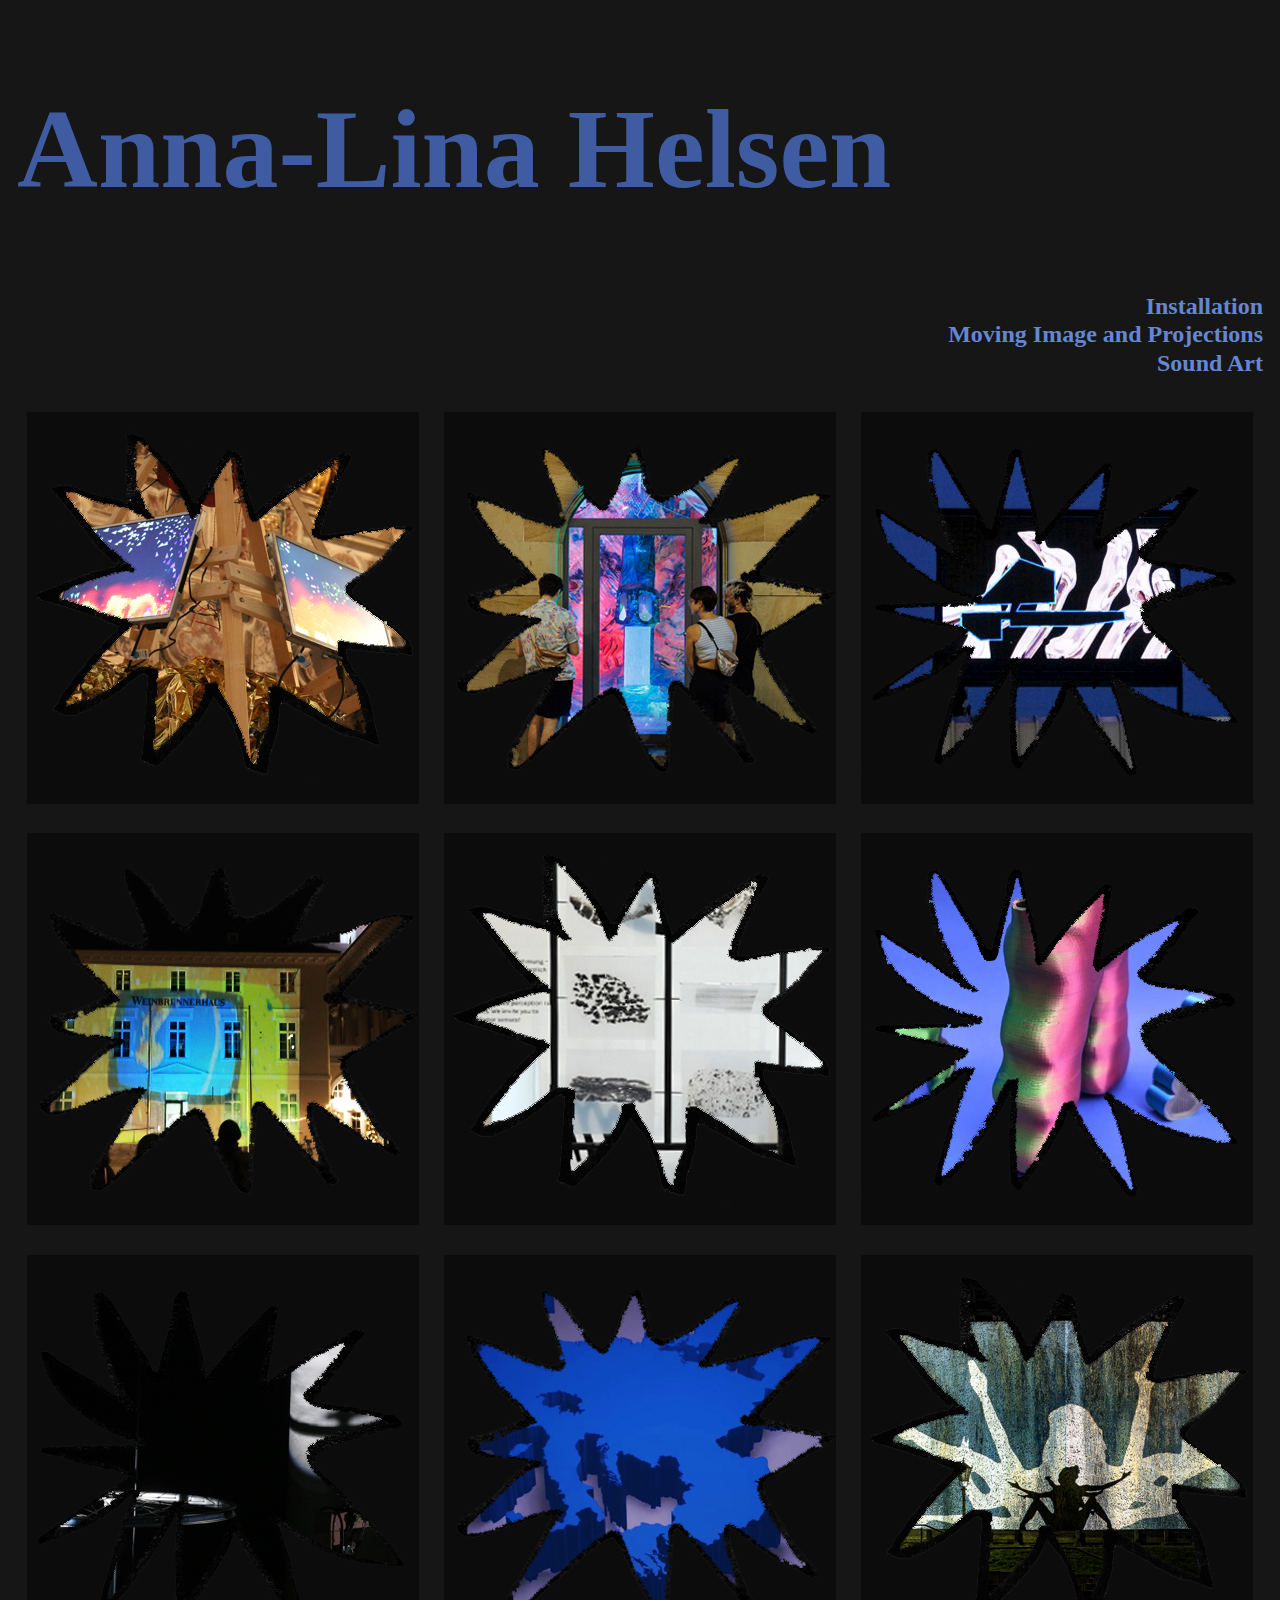
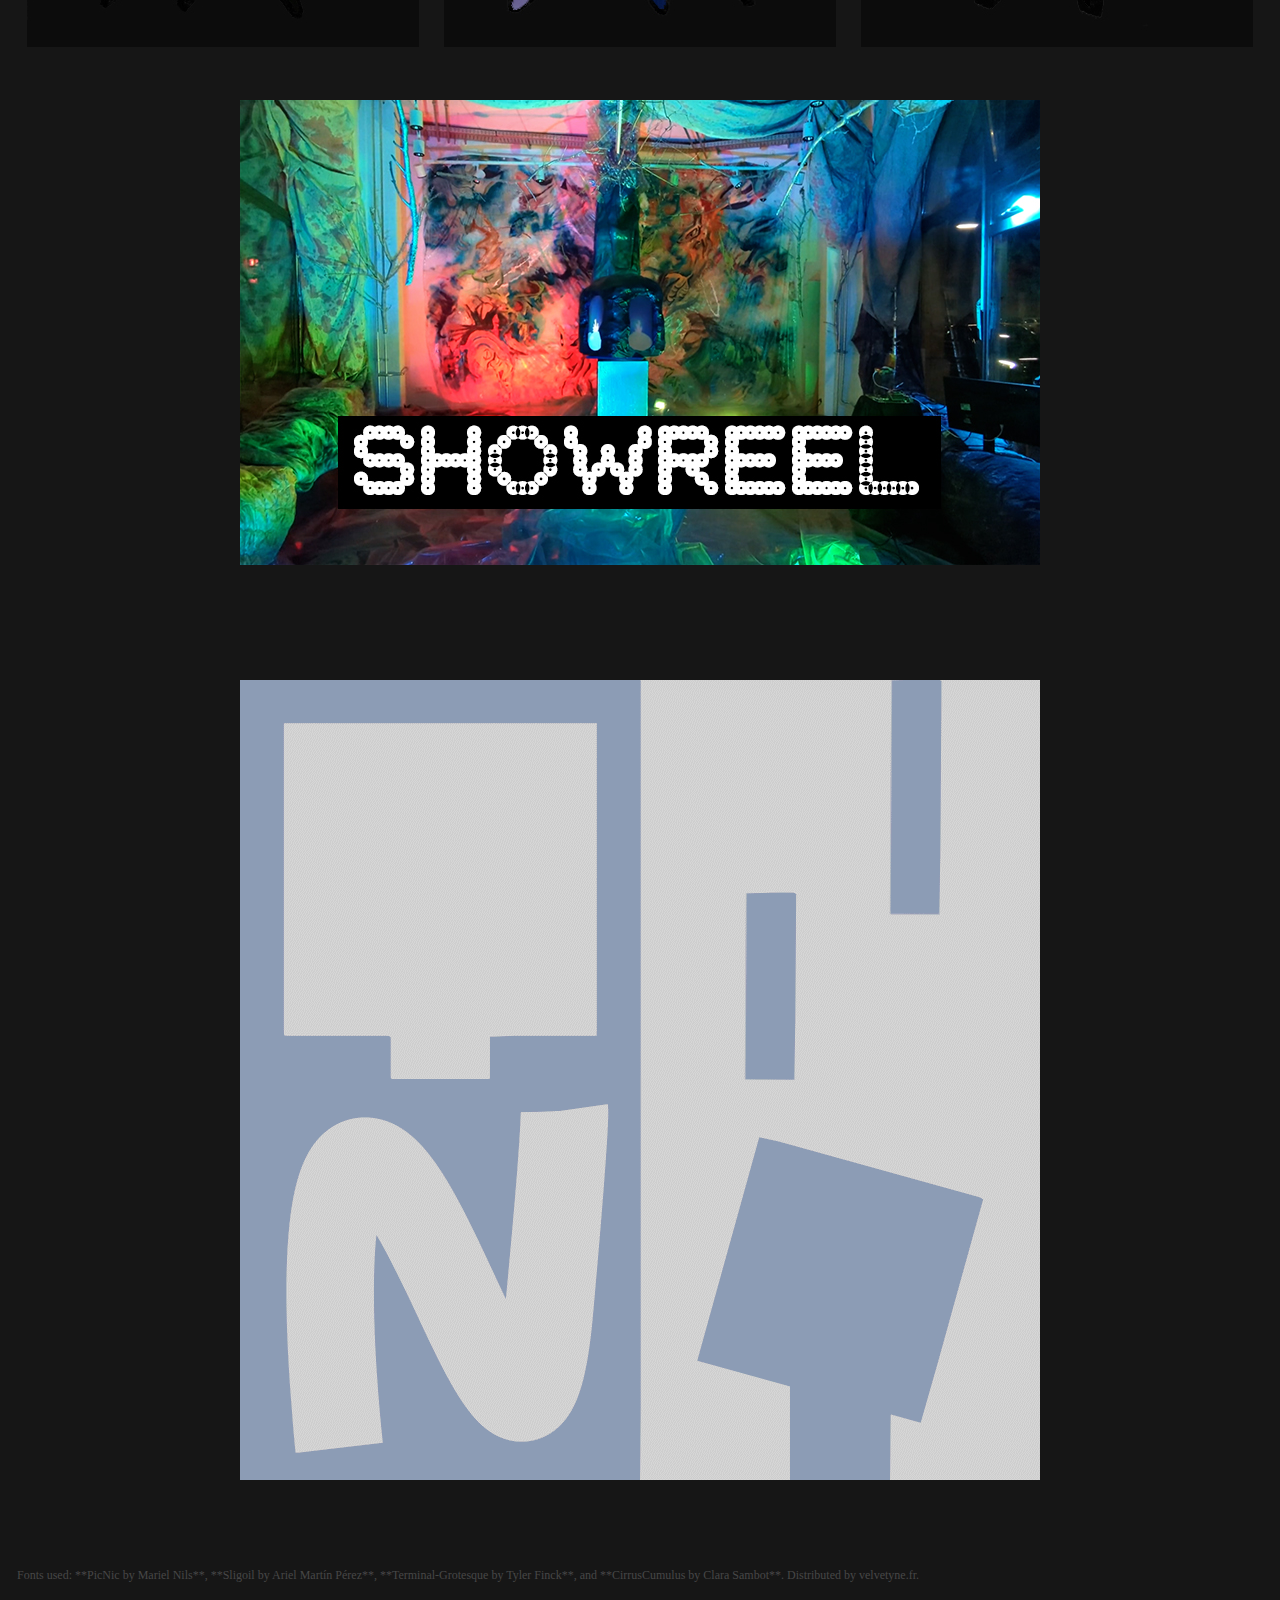
==== index.html @ 02373fc9 "Experimenting with gif" ====
<!DOCTYPE html>

<html lang="en-US">
  <head>
    <meta charset="utf-8">
    <meta name="viewport" content="width=device-width">
    <title>&#127804;Helsen&#127804;</title>
    <link rel="stylesheet" href="style.css" />
    <style>
        @font-face {
            font-family: "PicNic";
                src: url(webfonts/PicNic.woff2) format('woff2'),
                    url(webfonts/PicNic.woff) format('woff');
        
            font-family: "cirruscumulus-webfont";
                src: url(cirruscumulus-webfont.woff2) format('woff2'),
                    url(cirruscumulus-webfont.woff) format('woff');
        
            font-family: "Sligoil";
                src: url(Sligoil-Micro.woff2) format('woff2'),
                    url(Sligoil-Micro.woff) format('woff');
        
            font-family: "Terminal-Grotesque";
                src: url(webfonts/terminal-grotesque-webfont.eot) format('eot'),
                    url(webfonts/terminal-grotesque-webfont.woff2) format('woff2'),
                    url(webfonts/terminal-grotesque-webfont.woff) format('woff');
        }
    </style>
  </head>

<body>

    <header>
        <div id="websiteTitle">
            <h1>Anna-Lina Helsen</h1>
        </div>

        <!-- <div id="subcaption">
            <h3>Multimedia Maker</h3>
        </div> -->

        <div id="navigation">
            <h2>
                <ul>
                    <li>Installation</li>
                    <li>Moving Image and Projections</li>
                    <li>Sound Art</li>
                </ul>
            </h2>
        </div>
    </header>

    <div class="container">

        <div id="A1">
            <a href="https://www.e-flux.com/announcements/430017/liquid-cosmos-at-the-lithuanian-space-agency/" alt="a link to the e-flux article about the exhibition Liquid Cosmos at the Venice Biennale in 2021.">
                <img src='images/thumbnails-392x392/Encounter-star.jpg' onmouseover="this.src='images/thumbnails-392x392/Encounter-plain.jpg';" onmouseout="this.src='images/thumbnails-392x392/Encounter-star.jpg';"/>
            </a>
        </div>

        <div id="A2">
            <a href="https://www.cityofmediaarts.de/de/werke/between-dreams-and-reality-2024/" alt="a link to the e-flux article about the exhibition Liquid Cosmos at the Venice Biennale in 2021.">
                <img src='images/thumbnails-392x392/BDAR-star.jpg' onmouseover="this.src='images/thumbnails-392x392/BDAR-plain.jpg';" onmouseout="this.src='images/thumbnails-392x392/BDAR-star.jpg';"/>
            </a>
        </div>

        <div id="A3">
            <a href="https://resonatingmechanisms.cargo.site/" alt="a link to the e-flux article about the exhibition Liquid Cosmos at the Venice Biennale in 2021.">
                <img src='images/thumbnails-392x392/Operator-star.jpg' onmouseover="this.src='images/thumbnails-392x392/Operator-plain.jpg';" onmouseout="this.src='images/thumbnails-392x392/Operator-star.jpg';"/>
            </a>
        </div>

        <div id="B1">
            <a href="https://GO PUBLIC" alt="GO PUBLIC">
                <img src='images/thumbnails-392x392/Floating-star.jpg' onmouseover="this.src='images/thumbnails-392x392/Floating-plain.jpg';" onmouseout="this.src='images/thumbnails-392x392/Floating-star.jpg';"/>
            </a>
        </div>
     
        <div id="B2">
            <a href="https://SONOS" alt="SONOS">
                <img src='images/thumbnails-392x392/Sonos-star.jpg' onmouseover="this.src='images/thumbnails-392x392/Sonos-plain.jpg';" onmouseout="this.src='images/thumbnails-392x392/Sonos-star.jpg';"/>
            </a>
        </div>

        <div id="B3">
            <a href="hmm none" alt="ROSEWOOD CHAFER">
                <img src='images/thumbnails-392x392/Jug-star.jpg' onmouseover="this.src='images/thumbnails-392x392/Jug-plain.jpg';" onmouseout="this.src='images/thumbnails-392x392/Jug-star.jpg';"/>
            </a>
        </div>

        <div id="C1">
            <a href="https://resonatingmechanisms.cargo.site/" alt="a link to the e-flux article about the exhibition Liquid Cosmos at the Venice Biennale in 2021.">
                <img src='images/thumbnails-392x392/Mechanisms-star.jpg' onmouseover="this.src='images/thumbnails-392x392/Mechanisms-plain.jpg';" onmouseout="this.src='images/thumbnails-392x392/Mechanisms-star.jpg';"/>
            </a>
        </div>
        
        <div id="C2">
            <a href="Vimeo Smartphones" alt="SMARTPHONES IN THE EU">
                <img src='images/thumbnails-392x392/Smartphones-star.jpg' onmouseover="this.src='images/thumbnails-392x392/Smartphones-plain.jpg';" onmouseout="this.src='images/thumbnails-392x392/Smartphones-star.jpg';"/>
            </a>
        </div>
        
        <div id="C3">
            <a href="https://resonatingmechanisms.cargo.site/" alt="a link to the e-flux article about the exhibition Liquid Cosmos at the Venice Biennale in 2021.">
                <img src='images/thumbnails-392x392/Circular-star.jpg' onmouseover="this.src='images/thumbnails-392x392/Circular-plain.jpg';" onmouseout="this.src='images/thumbnails-392x392/Circular-star.jpg';"/>
            </a>
        </div>
       
    </div>

    <div id="container2" class="showreel">
        <a href="https://vimeo.com/1026931178?share=copy">
            <picture>
                <source media="(max-width: 799px)" srcset="images/Showreel-Thumbnail-400w.jpg" />
                <source media="(min-width: 800px)" srcset="images/Showreel-Thumbnail-800w.jpg" />
                <img src="images/Showreel-Thumbnail-800w.jpg" alt="Image of a colourfull room, as a link to Showreel on Vimeo" />
            </picture>
        </a>
    </div>
    
    <div id="container3" class="animationAnna">
        <img src="images/Anna.gif">
    </div>
    
    <p>Fonts used: **PicNic by Mariel Nils**, **Sligoil by Ariel Martín Pérez**, **Terminal-Grotesque by Tyler Finck**, and **CirrusCumulus by Clara Sambot**. Distributed by velvetyne.fr.</p>
 
</body>

</html>
---- style.css ----
@font-face {
    font-family: "PicNic";
        src: url(webfonts/PicNic.woff2) format('woff2'),
            url(webfonts/PicNic.woff) format('woff');

    font-family: "cirruscumulus-webfont";
        src: url(cirruscumulus-webfont.woff2) format('woff2'),
            url(cirruscumulus-webfont.woff) format('woff');

    font-family: "Sligoil";
        src: url(Sligoil-Micro.woff2) format('woff2'),
            url(Sligoil-Micro.woff) format('woff');

    font-family: "Terminal-Grotesque";
        src: url(webfonts/terminal-grotesque-webfont.eot) format('eot'),
            url(webfonts/terminal-grotesque-webfont.woff2) format('woff2'),
            url(webfonts/terminal-grotesque-webfont.woff) format('woff');
}

body {
    width: 95%;
    height: 100%;
    /*max-width: 900px;*/
    margin: 0.5em auto;
    font: .9em/1.2 Arial, Helvetica, sans-serif;
    background-color: rgb(22, 22, 22); /* very dark grey: rgb(12, 12, 12) // dark grey: rgb(17, 17, 17); // light grey-white: rgb(235, 235, 235); */ 
    /*background-image: url(images/IMG_1103.JPG);*/
    background-size:cover;
    align-content: center;
    justify-content: center;
    display: grid;
    /*padding: 1em;*/
}

#websiteTitle {
    color: #3F5CA2;
    font-family: "cirruscumulus-webfont", "PicNic";
    font-size: 3.5rem;
}

#subcaption {
    color: #6586d3;
    font-family: 'Sligoil';
    font-size: 1rem;
    text-align: left;
}

#navigation {
    color: #6586d3;
    font-family: 'Sligoil';
    font-size: 1rem;
    text-align: right;
    }

#navigation ul {
    list-style-type: none;
}

p {
    font-family: "Sligoil";
    color: #474747;
    font-size: 0.75rem;
}

.container {
    display: grid;
    grid-template-columns: repeat(3, 1fr);
    grid-template-rows: repeat(auto, 1fr);
    gap: 5px;
    justify-content: center; 
    align-items: center;
}


.container div {
    border-radius: 5px;
    padding: 10px;
    background-color: none;
    border: none;
    justify-content: center; 
    align-items: center;
    align-content: center;
}

#container2 {
    border-radius: 5px;
    padding: 10px;
    /*background-color: blue;*/
    border: none;
    justify-content: center; 
    align-items: center;
    align-content: center;
}

#container3 {
    /*border-radius: 15px;
    padding: 20px;
    border: none;
    justify-content: center; 
    align-items: center;
    align-content: center;*/
}

.showreel {
    text-align: center;
    margin: 2em;
}

.animationAnna {
    text-align: center;
    margin: 5em;
}

aside {
    border-right: 3px solid #999;
    grid-area: sidebar;
    padding-right: 10px;
    font-size: 0.8em;
}

header,
footer {
    /*border-radius: 5px;
    padding: 1px;
    background-color: rgb(207, 232, 220);
    border: 2px solid rgb(79, 185, 227);
    text-align: center;*/
}

/*footer {
    grid-area: footer;
}

header {
    grid-area: header;
    font-size: 2em;
    font-weight: bold;
    color: rgb(116, 233, 81);
    background-color: antiquewhite;
    border-color: rgb(231, 231, 120);
}

.articles {
    display: grid;
    grid-template-rows: 2fr 1fr 1fr;
    gap: inherit;
}

article {
    padding: 10px;
    border: 2px solid rgb(79 185 227);
    border-radius: 5px;
}

button {
    color: rgb(119, 31, 31);
    background-color: rgb(201, 125, 11);
}*/

/*h1 {
    color: #3F5CA2;
    font-family: 'PicNic';
    font-size: 5em;
}*/

#A1:hover {
    transform: rotate(3deg);
}

#A2:hover {
    transform: rotate(-4deg);
}

#A3:hover {
    transform: rotate(5deg);
}

#B1:hover {
    transform: rotate(-2deg);
}

#B2:hover {
    transform: rotate(-6deg);
}

#B3:hover {
    transform: rotate(8deg);
}

#C1:hover {
    transform: rotate(7deg);
}

#C2:hover {
    transform: rotate(8deg);
}

#C3:hover {
    transform: rotate(-5deg);
}

#Showreel {
    /*width: 50%;
    justify-content: center; 
    align-items: center;
    align-content: center;*/
    display: grid;
    grid-template-columns: repeat(3, 1fr);
    grid-template-rows: repeat(auto, 1fr);
    gap: 5px;
    justify-content: center; 
    align-items: center;
}
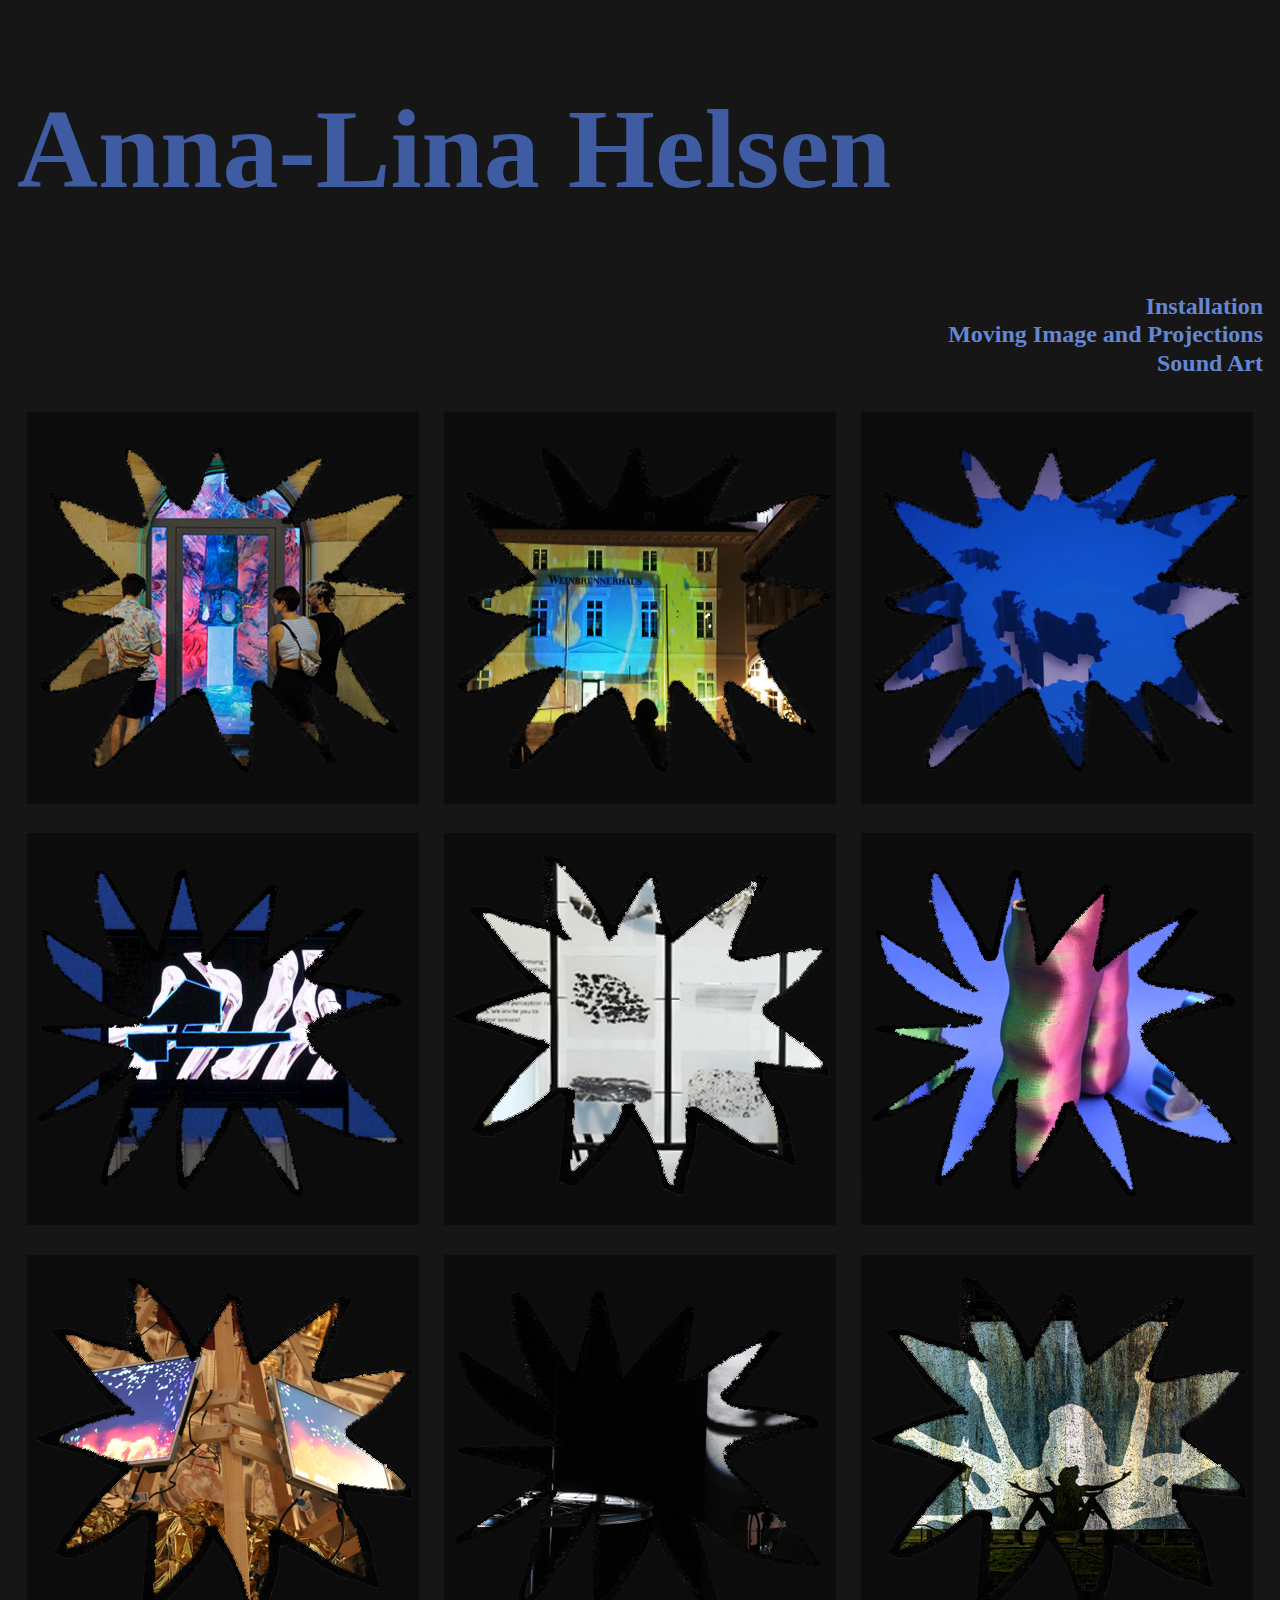
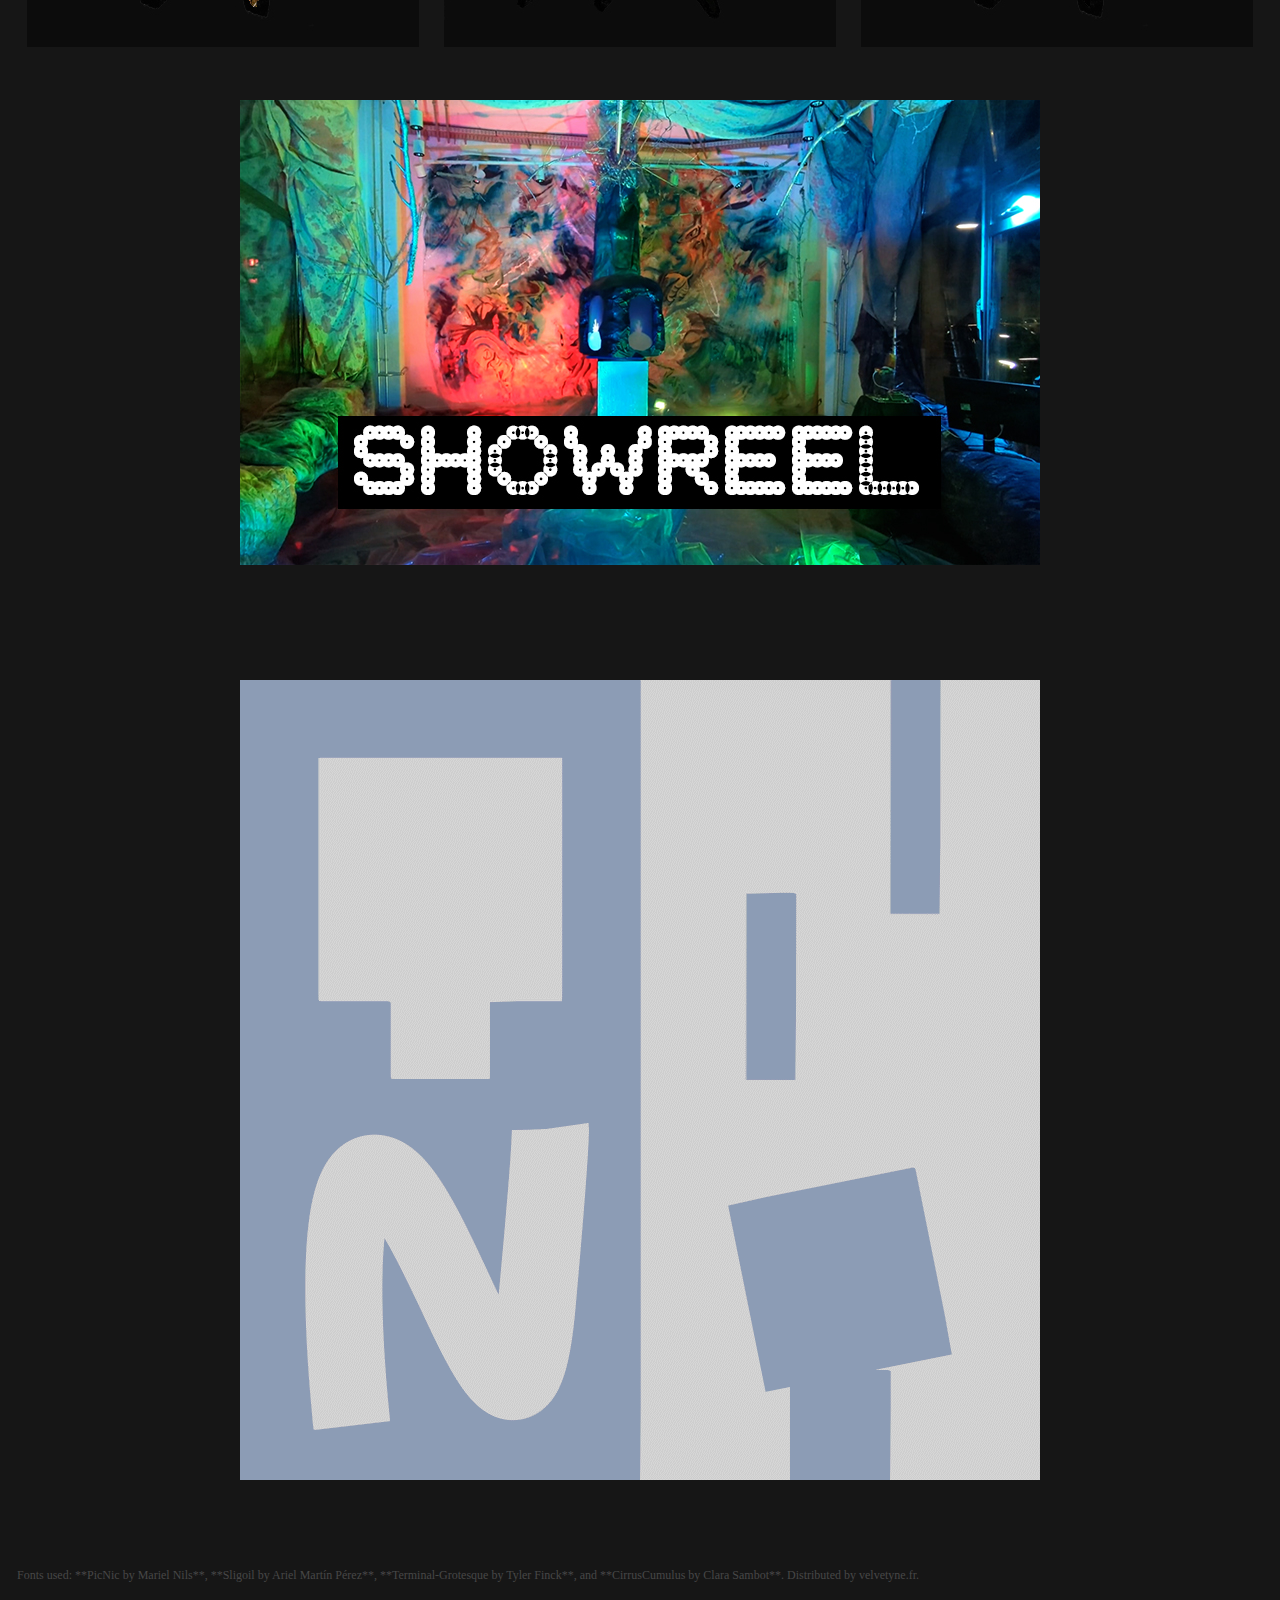
==== commit 10f4d47b: "rearranged project layout and project test site" ====
--- a/index.html
+++ b/index.html
@@ -53,26 +53,26 @@
     <div class="container">
 
         <div id="A1">
-            <a href="https://www.e-flux.com/announcements/430017/liquid-cosmos-at-the-lithuanian-space-agency/" alt="a link to the e-flux article about the exhibition Liquid Cosmos at the Venice Biennale in 2021.">
-                <img src='images/thumbnails-392x392/Encounter-star.jpg' onmouseover="this.src='images/thumbnails-392x392/Encounter-plain.jpg';" onmouseout="this.src='images/thumbnails-392x392/Encounter-star.jpg';"/>
+            <a href="https://www.cityofmediaarts.de/de/werke/between-dreams-and-reality-2024/" alt="a link to the e-flux article about the exhibition Liquid Cosmos at the Venice Biennale in 2021.">
+                <img src='images/thumbnails-392x392/BDAR-star.jpg' onmouseover="this.src='images/thumbnails-392x392/BDAR-plain.jpg';" onmouseout="this.src='images/thumbnails-392x392/BDAR-star.jpg';"/>
             </a>
-        </div>
+        </div> 
 
         <div id="A2">
-            <a href="https://www.cityofmediaarts.de/de/werke/between-dreams-and-reality-2024/" alt="a link to the e-flux article about the exhibition Liquid Cosmos at the Venice Biennale in 2021.">
-                <img src='images/thumbnails-392x392/BDAR-star.jpg' onmouseover="this.src='images/thumbnails-392x392/BDAR-plain.jpg';" onmouseout="this.src='images/thumbnails-392x392/BDAR-star.jpg';"/>
+            <a href="https://GO PUBLIC" alt="GO PUBLIC">
+                <img src='images/thumbnails-392x392/Floating-star.jpg' onmouseover="this.src='images/thumbnails-392x392/Floating-plain.jpg';" onmouseout="this.src='images/thumbnails-392x392/Floating-star.jpg';"/>
             </a>
         </div>
 
         <div id="A3">
-            <a href="https://resonatingmechanisms.cargo.site/" alt="a link to the e-flux article about the exhibition Liquid Cosmos at the Venice Biennale in 2021.">
-                <img src='images/thumbnails-392x392/Operator-star.jpg' onmouseover="this.src='images/thumbnails-392x392/Operator-plain.jpg';" onmouseout="this.src='images/thumbnails-392x392/Operator-star.jpg';"/>
+            <a href="Vimeo Smartphones" alt="SMARTPHONES IN THE EU">
+                <img src='images/thumbnails-392x392/Smartphones-star.jpg' onmouseover="this.src='images/thumbnails-392x392/Smartphones-plain.jpg';" onmouseout="this.src='images/thumbnails-392x392/Smartphones-star.jpg';"/>
             </a>
         </div>
 
         <div id="B1">
-            <a href="https://GO PUBLIC" alt="GO PUBLIC">
-                <img src='images/thumbnails-392x392/Floating-star.jpg' onmouseover="this.src='images/thumbnails-392x392/Floating-plain.jpg';" onmouseout="this.src='images/thumbnails-392x392/Floating-star.jpg';"/>
+            <a href="https://resonatingmechanisms.cargo.site/" alt="a link to the e-flux article about the exhibition Liquid Cosmos at the Venice Biennale in 2021.">
+                <img src='images/thumbnails-392x392/Operator-star.jpg' onmouseover="this.src='images/thumbnails-392x392/Operator-plain.jpg';" onmouseout="this.src='images/thumbnails-392x392/Operator-star.jpg';"/>
             </a>
         </div>
      
@@ -89,14 +89,14 @@
         </div>
 
         <div id="C1">
-            <a href="https://resonatingmechanisms.cargo.site/" alt="a link to the e-flux article about the exhibition Liquid Cosmos at the Venice Biennale in 2021.">
-                <img src='images/thumbnails-392x392/Mechanisms-star.jpg' onmouseover="this.src='images/thumbnails-392x392/Mechanisms-plain.jpg';" onmouseout="this.src='images/thumbnails-392x392/Mechanisms-star.jpg';"/>
-            </a>
+            <a href="Encounter.html" alt="a link to the e-flux article about the exhibition Liquid Cosmos at the Venice Biennale in 2021.">
+                <img src='images/thumbnails-392x392/Encounter-star.jpg' onmouseover="this.src='images/thumbnails-392x392/Encounter-plain.jpg';" onmouseout="this.src='images/thumbnails-392x392/Encounter-star.jpg';"/>
+            </a> <!--old link: https://www.e-flux.com/announcements/430017/liquid-cosmos-at-the-lithuanian-space-agency/--> 
         </div>
         
         <div id="C2">
-            <a href="Vimeo Smartphones" alt="SMARTPHONES IN THE EU">
-                <img src='images/thumbnails-392x392/Smartphones-star.jpg' onmouseover="this.src='images/thumbnails-392x392/Smartphones-plain.jpg';" onmouseout="this.src='images/thumbnails-392x392/Smartphones-star.jpg';"/>
+            <a href="https://resonatingmechanisms.cargo.site/" alt="a link to the e-flux article about the exhibition Liquid Cosmos at the Venice Biennale in 2021.">
+                <img src='images/thumbnails-392x392/Mechanisms-star.jpg' onmouseover="this.src='images/thumbnails-392x392/Mechanisms-plain.jpg';" onmouseout="this.src='images/thumbnails-392x392/Mechanisms-star.jpg';"/>
             </a>
         </div>
         
--- a/style.css
+++ b/style.css
@@ -163,7 +163,7 @@
     font-size: 5em;
 }*/
 
-#A1:hover {
+/*#A1:hover {
     transform: rotate(3deg);
 }
 
@@ -197,7 +197,7 @@
 
 #C3:hover {
     transform: rotate(-5deg);
-}
+}*/
 
 #Showreel {
     /*width: 50%;
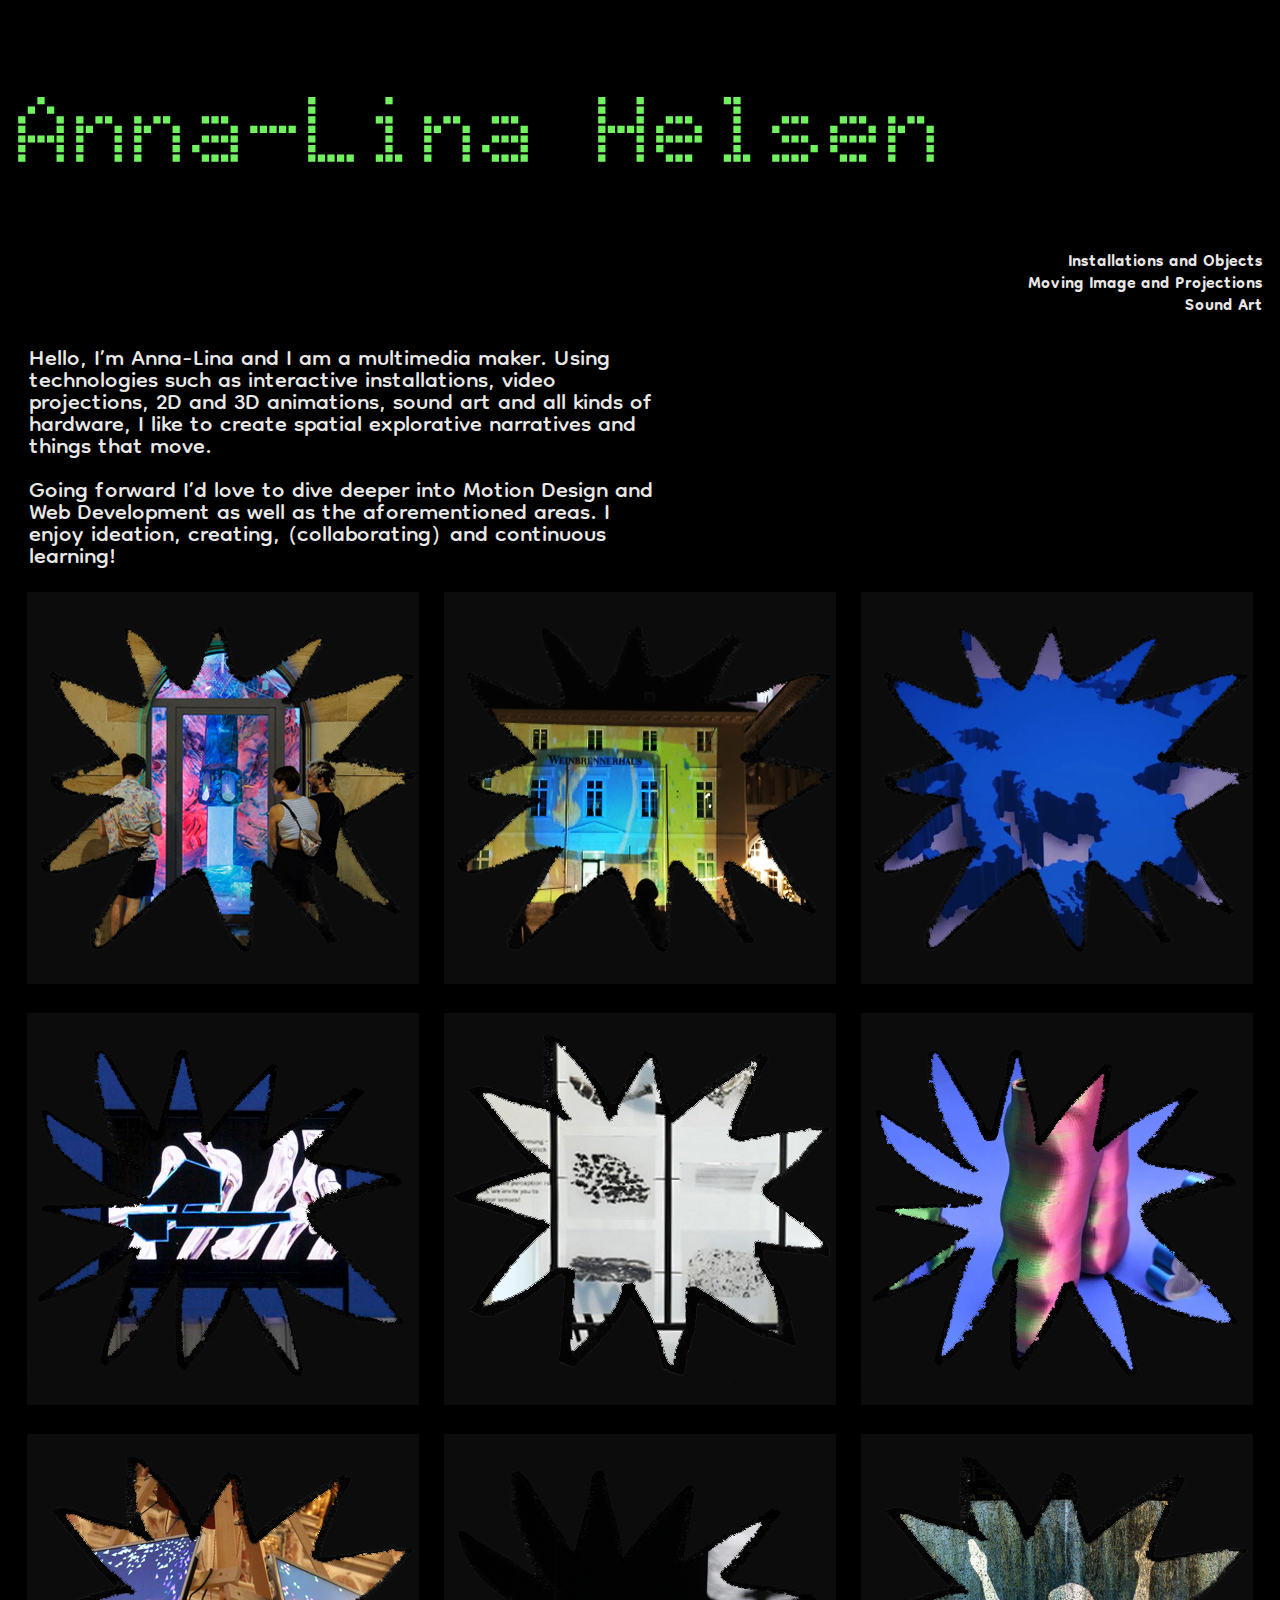
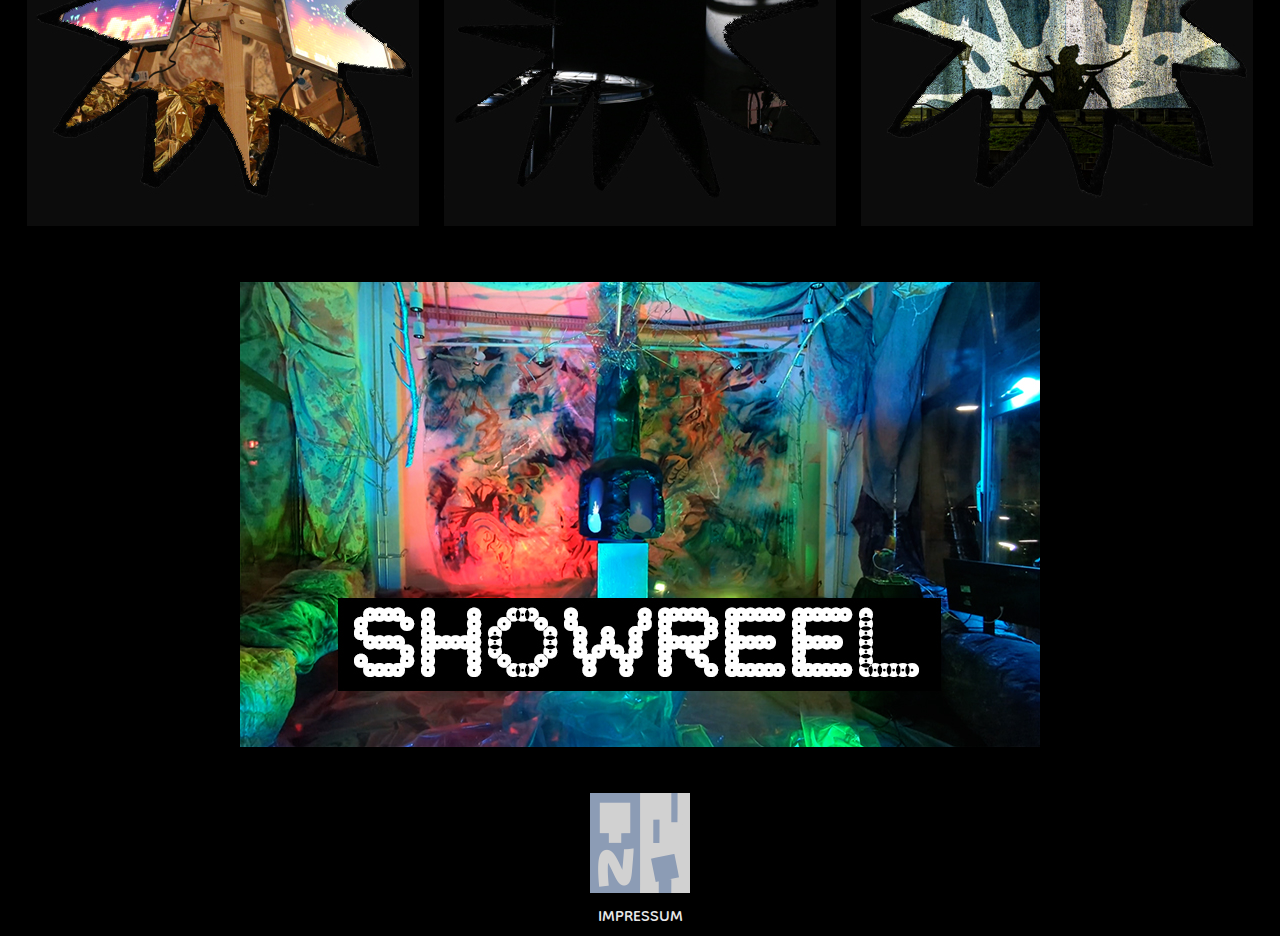
==== commit e4247dbe: "adding sub pages" ====
--- a/index.html
+++ b/index.html
@@ -6,32 +6,19 @@
     <meta name="viewport" content="width=device-width">
     <title>&#127804;Helsen&#127804;</title>
     <link rel="stylesheet" href="style.css" />
-    <style>
-        @font-face {
-            font-family: "PicNic";
-                src: url(webfonts/PicNic.woff2) format('woff2'),
-                    url(webfonts/PicNic.woff) format('woff');
-        
-            font-family: "cirruscumulus-webfont";
-                src: url(cirruscumulus-webfont.woff2) format('woff2'),
-                    url(cirruscumulus-webfont.woff) format('woff');
-        
-            font-family: "Sligoil";
-                src: url(Sligoil-Micro.woff2) format('woff2'),
-                    url(Sligoil-Micro.woff) format('woff');
-        
-            font-family: "Terminal-Grotesque";
-                src: url(webfonts/terminal-grotesque-webfont.eot) format('eot'),
-                    url(webfonts/terminal-grotesque-webfont.woff2) format('woff2'),
-                    url(webfonts/terminal-grotesque-webfont.woff) format('woff');
-        }
-    </style>
+
+    <link rel="preconnect" href="https://fonts.googleapis.com">
+    <link rel="preconnect" href="https://fonts.gstatic.com" crossorigin>
+    <link href="https://fonts.googleapis.com/css2?family=Dongle&display=swap" rel="stylesheet">
+    <link href="https://fonts.googleapis.com/css2?family=Syne+Mono&display=swap" rel="stylesheet">
+    <link href="https://fonts.googleapis.com/css2?family=Doto:wght@100..900&display=swap" rel="stylesheet">
+
   </head>
 
 <body>
 
     <header>
-        <div id="websiteTitle">
+        <div id="Title">
             <h1>Anna-Lina Helsen</h1>
         </div>
 
@@ -42,48 +29,57 @@
         <div id="navigation">
             <h2>
                 <ul>
-                    <li>Installation</li>
+                    <li>Installations and Objects</li>
                     <li>Moving Image and Projections</li>
                     <li>Sound Art</li>
                 </ul>
             </h2>
         </div>
+
     </header>
 
+    <div class="introduction">
+        <p>
+            Hello, I’m Anna-Lina and I am a multimedia maker. Using technologies such as interactive installations, video projections, 2D and 3D animations, sound art and all kinds of hardware, I like to create spatial explorative narratives and things that move. 
+            <br><br>
+            Going forward I’d love to dive deeper into Motion Design and Web Development as well as the aforementioned areas. I enjoy ideation, creating, (collaborating) and continuous learning!
+        </p>
+    </div>
+
     <div class="container">
-
+        
         <div id="A1">
-            <a href="https://www.cityofmediaarts.de/de/werke/between-dreams-and-reality-2024/" alt="a link to the e-flux article about the exhibition Liquid Cosmos at the Venice Biennale in 2021.">
+            <a href="BetweenDreams.html" alt="link to City of Media Arts Karlsruhe website about the Dream Machine">
                 <img src='images/thumbnails-392x392/BDAR-star.jpg' onmouseover="this.src='images/thumbnails-392x392/BDAR-plain.jpg';" onmouseout="this.src='images/thumbnails-392x392/BDAR-star.jpg';"/>
             </a>
         </div> 
 
         <div id="A2">
-            <a href="https://GO PUBLIC" alt="GO PUBLIC">
+            <a href="FloatingProjection.html" alt="GO PUBLIC Flaoting Projection">
                 <img src='images/thumbnails-392x392/Floating-star.jpg' onmouseover="this.src='images/thumbnails-392x392/Floating-plain.jpg';" onmouseout="this.src='images/thumbnails-392x392/Floating-star.jpg';"/>
             </a>
         </div>
 
         <div id="A3">
-            <a href="Vimeo Smartphones" alt="SMARTPHONES IN THE EU">
+            <a href="SmartphonesEU.html" alt="SMARTPHONES IN THE EU">
                 <img src='images/thumbnails-392x392/Smartphones-star.jpg' onmouseover="this.src='images/thumbnails-392x392/Smartphones-plain.jpg';" onmouseout="this.src='images/thumbnails-392x392/Smartphones-star.jpg';"/>
             </a>
         </div>
 
         <div id="B1">
-            <a href="https://resonatingmechanisms.cargo.site/" alt="a link to the e-flux article about the exhibition Liquid Cosmos at the Venice Biennale in 2021.">
+            <a href="TheOperator.html" alt="The Operator.">
                 <img src='images/thumbnails-392x392/Operator-star.jpg' onmouseover="this.src='images/thumbnails-392x392/Operator-plain.jpg';" onmouseout="this.src='images/thumbnails-392x392/Operator-star.jpg';"/>
             </a>
         </div>
      
         <div id="B2">
-            <a href="https://SONOS" alt="SONOS">
+            <a href="SonosMineralis.html" alt="SONOS">
                 <img src='images/thumbnails-392x392/Sonos-star.jpg' onmouseover="this.src='images/thumbnails-392x392/Sonos-plain.jpg';" onmouseout="this.src='images/thumbnails-392x392/Sonos-star.jpg';"/>
             </a>
         </div>
 
         <div id="B3">
-            <a href="hmm none" alt="ROSEWOOD CHAFER">
+            <a href="JUGstaposition.html" alt="Green Rose CHAFER aka JUGstaposition">
                 <img src='images/thumbnails-392x392/Jug-star.jpg' onmouseover="this.src='images/thumbnails-392x392/Jug-plain.jpg';" onmouseout="this.src='images/thumbnails-392x392/Jug-star.jpg';"/>
             </a>
         </div>
@@ -95,13 +91,13 @@
         </div>
         
         <div id="C2">
-            <a href="https://resonatingmechanisms.cargo.site/" alt="a link to the e-flux article about the exhibition Liquid Cosmos at the Venice Biennale in 2021.">
+            <a href="ResonatingMechanisms.html" alt="a link to the e-flux article about the exhibition Liquid Cosmos at the Venice Biennale in 2021.">
                 <img src='images/thumbnails-392x392/Mechanisms-star.jpg' onmouseover="this.src='images/thumbnails-392x392/Mechanisms-plain.jpg';" onmouseout="this.src='images/thumbnails-392x392/Mechanisms-star.jpg';"/>
             </a>
         </div>
         
         <div id="C3">
-            <a href="https://resonatingmechanisms.cargo.site/" alt="a link to the e-flux article about the exhibition Liquid Cosmos at the Venice Biennale in 2021.">
+            <a href="CircularTransmigration.html" alt="a link to Circular Transmigartion project site">
                 <img src='images/thumbnails-392x392/Circular-star.jpg' onmouseover="this.src='images/thumbnails-392x392/Circular-plain.jpg';" onmouseout="this.src='images/thumbnails-392x392/Circular-star.jpg';"/>
             </a>
         </div>
@@ -118,11 +114,16 @@
         </a>
     </div>
     
-    <div id="container3" class="animationAnna">
-        <img src="images/Anna.gif">
+    <div id="container3">
+        <img src="images/Anna.gif" class="animationAnna" height="100" width="auto">
+        <p>
+            <br>
+            <a href=impressum.html>IMPRESSUM</a>
+            <br>
+        </p>
     </div>
     
-    <p>Fonts used: **PicNic by Mariel Nils**, **Sligoil by Ariel Martín Pérez**, **Terminal-Grotesque by Tyler Finck**, and **CirrusCumulus by Clara Sambot**. Distributed by velvetyne.fr.</p>
+    
  
 </body>
 
--- a/style.css
+++ b/style.css
@@ -1,65 +1,114 @@
-@font-face {
-    font-family: "PicNic";
-        src: url(webfonts/PicNic.woff2) format('woff2'),
-            url(webfonts/PicNic.woff) format('woff');
-
-    font-family: "cirruscumulus-webfont";
-        src: url(cirruscumulus-webfont.woff2) format('woff2'),
-            url(cirruscumulus-webfont.woff) format('woff');
-
-    font-family: "Sligoil";
-        src: url(Sligoil-Micro.woff2) format('woff2'),
-            url(Sligoil-Micro.woff) format('woff');
-
-    font-family: "Terminal-Grotesque";
-        src: url(webfonts/terminal-grotesque-webfont.eot) format('eot'),
-            url(webfonts/terminal-grotesque-webfont.woff2) format('woff2'),
-            url(webfonts/terminal-grotesque-webfont.woff) format('woff');
-}
+.dongle-regular {
+    font-family: "Dongle", sans-serif;
+    font-weight: 400;
+    font-style: normal;
+  }
+
+.syne-mono-regular {
+    font-family: "Syne Mono", monospace;
+    font-weight: 400;
+    font-style: normal;
+  }
+  
+.doto {
+    font-family: "Doto", sans-serif;
+    font-optical-sizing: auto;
+    font-weight: 400;
+    font-style: normal;
+    font-variation-settings:
+      "ROND" 0;
+  }
 
 body {
-    width: 95%;
-    height: 100%;
-    /*max-width: 900px;*/
     margin: 0.5em auto;
-    font: .9em/1.2 Arial, Helvetica, sans-serif;
-    background-color: rgb(22, 22, 22); /* very dark grey: rgb(12, 12, 12) // dark grey: rgb(17, 17, 17); // light grey-white: rgb(235, 235, 235); */ 
-    /*background-image: url(images/IMG_1103.JPG);*/
+    font: 16px Arial, Helvetica, sans-serif;
+    background-color: rgb(0, 0, 0); /* current: rgb(22, 22, 22); / very dark grey: rgb(12, 12, 12) // dark grey: rgb(17, 17, 17); // light grey-white: rgb(235, 235, 235); / Nice red: (180, 57, 57)  */ 
     background-size:cover;
     align-content: center;
     justify-content: center;
     display: grid;
-    /*padding: 1em;*/
-}
-
-#websiteTitle {
-    color: #3F5CA2;
-    font-family: "cirruscumulus-webfont", "PicNic";
-    font-size: 3.5rem;
-}
+    max-width: 80%;
+}
+
+#Title {
+    color: #71f360;
+    font-family: "Doto";
+    font-size: 300%;
+    text-align: ;
+}
+
+#ProjectTitle {
+    color: #71f360;
+    font-family: "Syne Mono";
+    font-size: 200%;
+    text-align: ;
+}
+
 
 #subcaption {
     color: #6586d3;
-    font-family: 'Sligoil';
-    font-size: 1rem;
+    font-family: 'Dongle';
+    font-size: smaller;
     text-align: left;
 }
 
 #navigation {
-    color: #6586d3;
-    font-family: 'Sligoil';
-    font-size: 1rem;
+    color: #e7e7e7; /* #d8e2fc; /* rgb(65, 219, 86); */
+    /*position: fixed;
+    top: 0;
+    right: 0;
+    margin: 15%;*/ 
     text-align: right;
-    }
+}
 
 #navigation ul {
     list-style-type: none;
+    font-family: 'Dongle';
+    font-size: 25px;
+    line-height: 22px;
+    padding:0px;
+    margin:0px;
 }
 
 p {
-    font-family: "Sligoil";
-    color: #474747;
-    font-size: 0.75rem;
+    font-family: 'Dongle';
+    color: #e7e7e7;
+    font-size: 25px;
+    line-height: 14px;
+    padding:0px;
+    margin:0px;
+}
+
+p a {
+    font-family: 'Dongle';
+    color: #e7e7e7;
+    font-size: 25px;
+    line-height: 14px;
+    padding:0px;
+    margin:0px;
+}
+
+a {
+    color: #e7e7e7;
+    font-size: 25px;
+    line-height: 14px;
+    padding:0px;
+    margin:0px;
+    text-decoration: none;
+}
+
+
+.introduction p {
+    width: 50vw;
+    height: auto;
+    font-family: 'Dongle';
+    font-size: 35px;
+    line-height: 22px;
+    padding:0px;
+    margin:0px;
+    color: #e7e7e7; /*#3064dd; */ 
+    /*background-color: rgb(245, 245, 245);*/
+    padding: 1%;
 }
 
 .container {
@@ -70,7 +119,6 @@
     justify-content: center; 
     align-items: center;
 }
-
 
 .container div {
     border-radius: 5px;
@@ -92,39 +140,28 @@
     align-content: center;
 }
 
-#container3 {
-    /*border-radius: 15px;
-    padding: 20px;
-    border: none;
-    justify-content: center; 
-    align-items: center;
-    align-content: center;*/
-}
-
 .showreel {
     text-align: center;
     margin: 2em;
 }
 
-.animationAnna {
+#container3 {
+    height: 20px;
+    width: auto;
+    align-items: center;
     text-align: center;
-    margin: 5em;
+}
+
+img #animationAnna {
+    height: 500px;
+    width: auto;
 }
 
 aside {
     border-right: 3px solid #999;
     grid-area: sidebar;
     padding-right: 10px;
-    font-size: 0.8em;
-}
-
-header,
-footer {
-    /*border-radius: 5px;
-    padding: 1px;
-    background-color: rgb(207, 232, 220);
-    border: 2px solid rgb(79, 185, 227);
-    text-align: center;*/
+    font-size: smaller;
 }
 
 /*footer {
@@ -155,15 +192,15 @@
 button {
     color: rgb(119, 31, 31);
     background-color: rgb(201, 125, 11);
-}*/
-
-/*h1 {
+}
+
+h1 {
     color: #3F5CA2;
     font-family: 'PicNic';
     font-size: 5em;
-}*/
-
-/*#A1:hover {
+}
+
+#A1:hover {
     transform: rotate(3deg);
 }
 
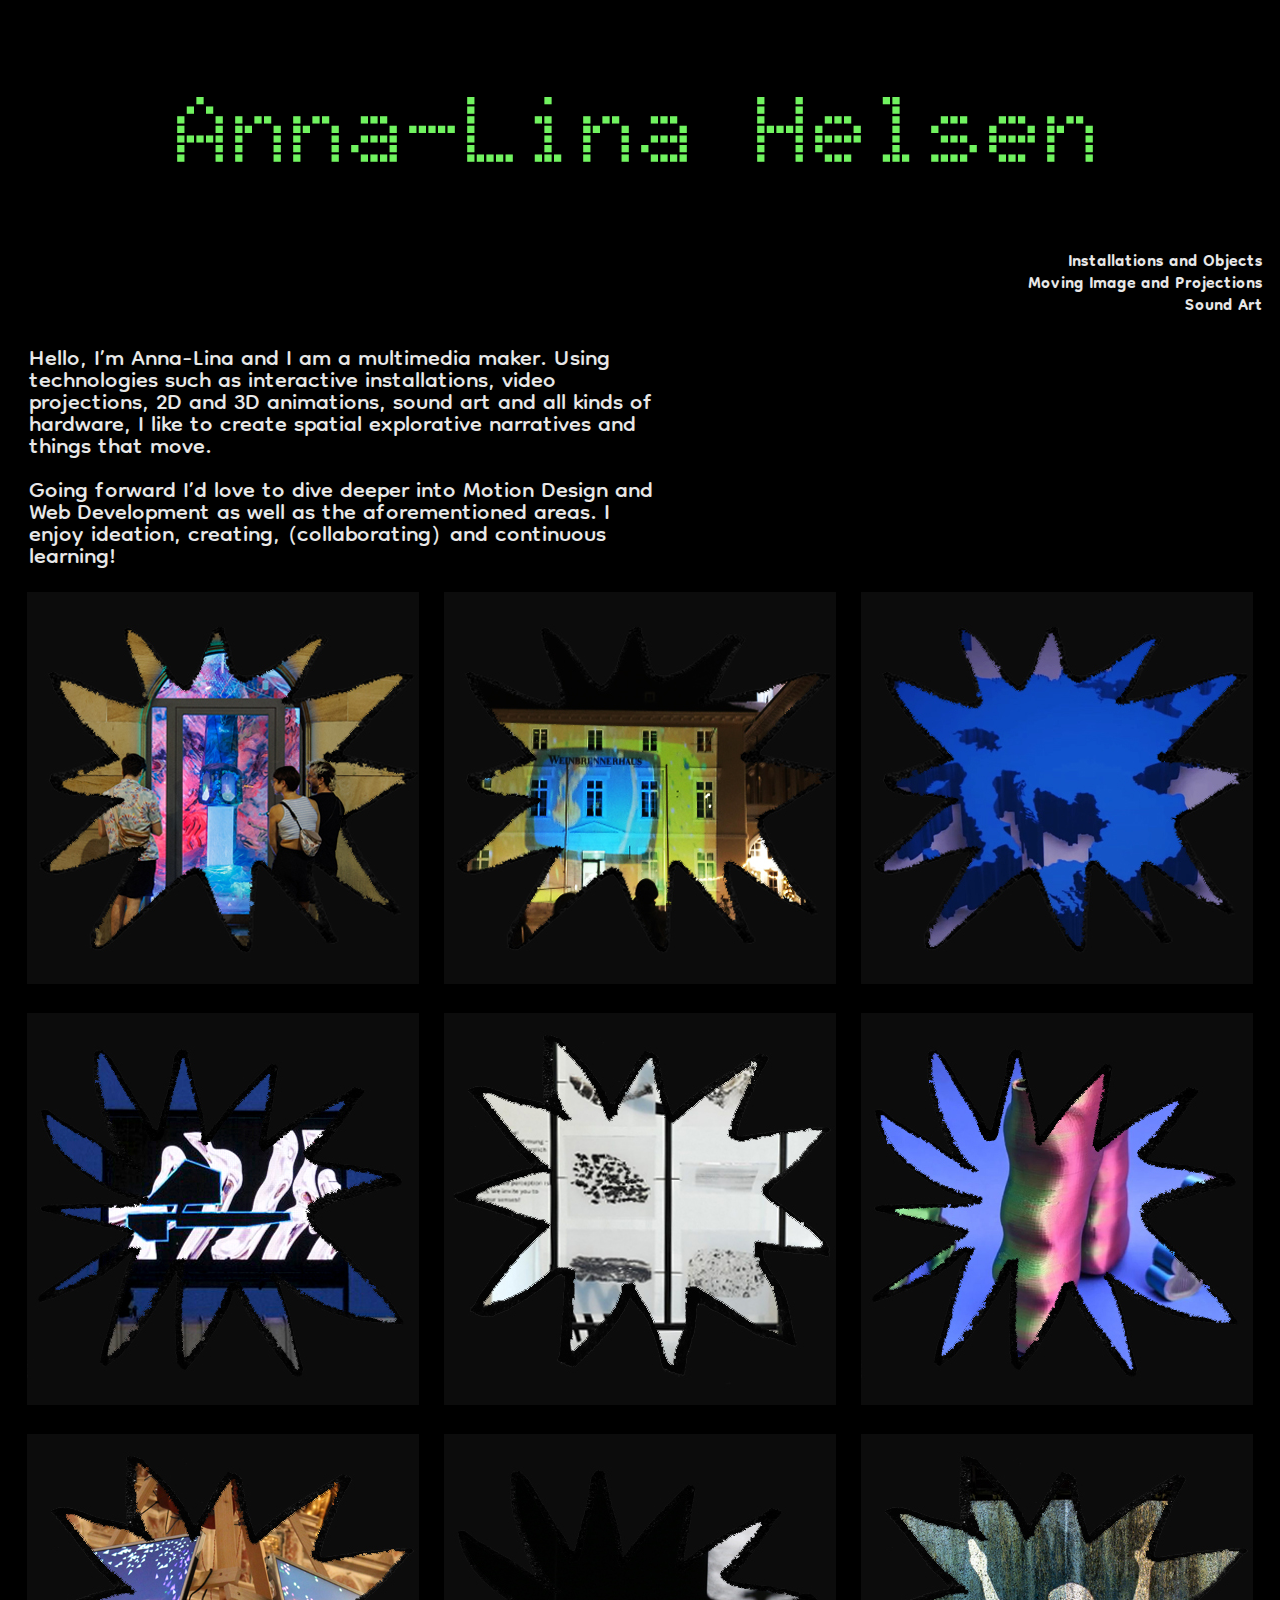
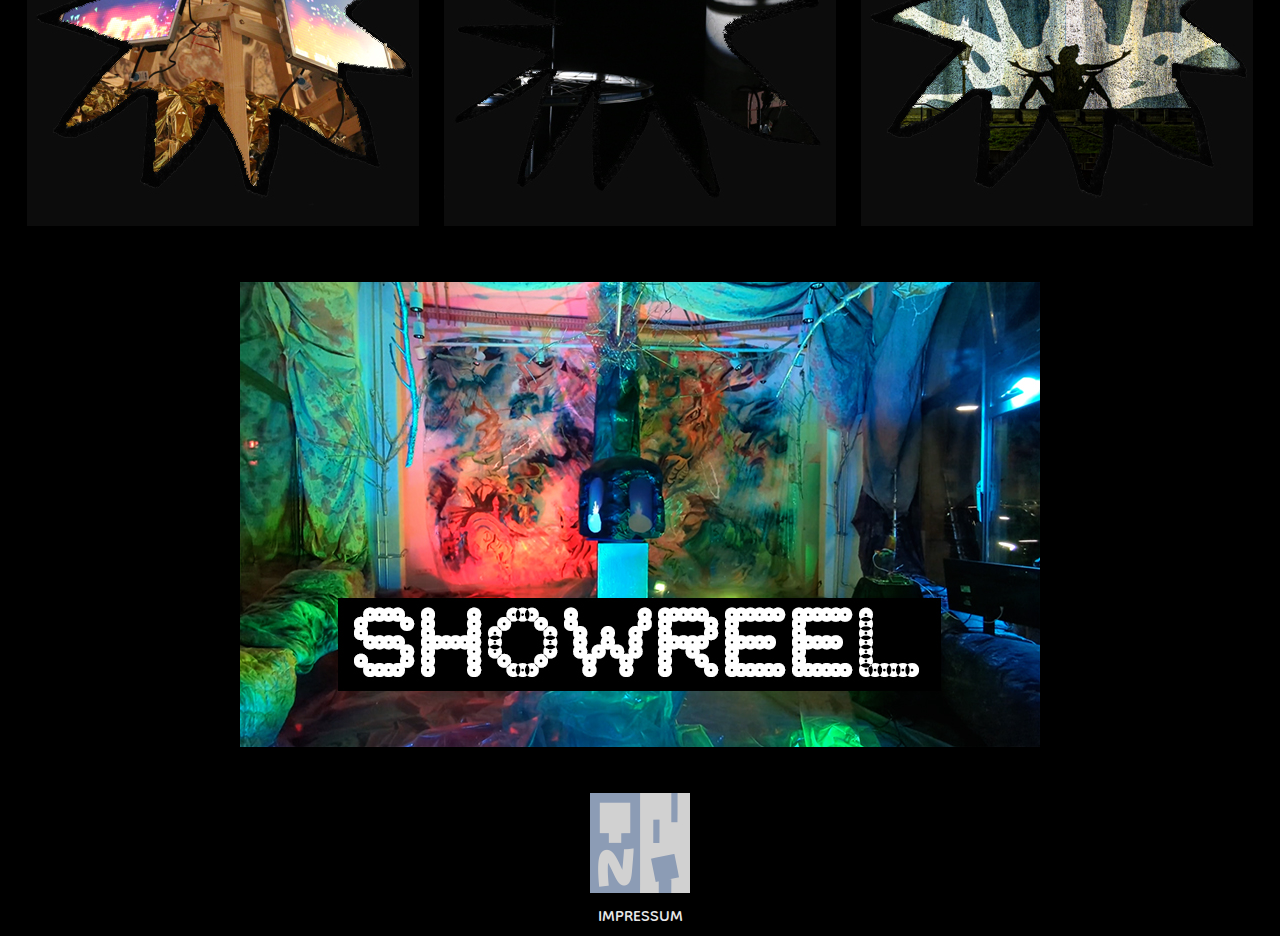
==== commit 5c9517d9: "troubleshooting" ====
--- a/index.html
+++ b/index.html
@@ -12,6 +12,7 @@
     <link href="https://fonts.googleapis.com/css2?family=Dongle&display=swap" rel="stylesheet">
     <link href="https://fonts.googleapis.com/css2?family=Syne+Mono&display=swap" rel="stylesheet">
     <link href="https://fonts.googleapis.com/css2?family=Doto:wght@100..900&display=swap" rel="stylesheet">
+    <link href="https://fonts.googleapis.com/css2?family=Space+Mono:ital,wght@0,400;0,700;1,400;1,700&display=swap" rel="stylesheet">
 
   </head>
 
--- a/style.css
+++ b/style.css
@@ -18,6 +18,31 @@
     font-variation-settings:
       "ROND" 0;
   }
+
+  .space-mono-regular {
+    font-family: "Space Mono", monospace;
+    font-weight: 400;
+    font-style: normal;
+  }
+  
+  .space-mono-bold {
+    font-family: "Space Mono", monospace;
+    font-weight: 700;
+    font-style: normal;
+  }
+  
+  .space-mono-regular-italic {
+    font-family: "Space Mono", monospace;
+    font-weight: 400;
+    font-style: italic;
+  }
+  
+  .space-mono-bold-italic {
+    font-family: "Space Mono", monospace;
+    font-weight: 700;
+    font-style: italic;
+  }
+  
 
 body {
     margin: 0.5em auto;
@@ -34,14 +59,16 @@
     color: #71f360;
     font-family: "Doto";
     font-size: 300%;
-    text-align: ;
+    text-align: center;
 }
 
 #ProjectTitle {
     color: #71f360;
-    font-family: "Syne Mono";
-    font-size: 200%;
-    text-align: ;
+    font-family: "Space Mono", monospace;
+    font-style: italic;
+    font-size: 150%;
+    text-align: left;
+    padding: 2%;
 }
 
 
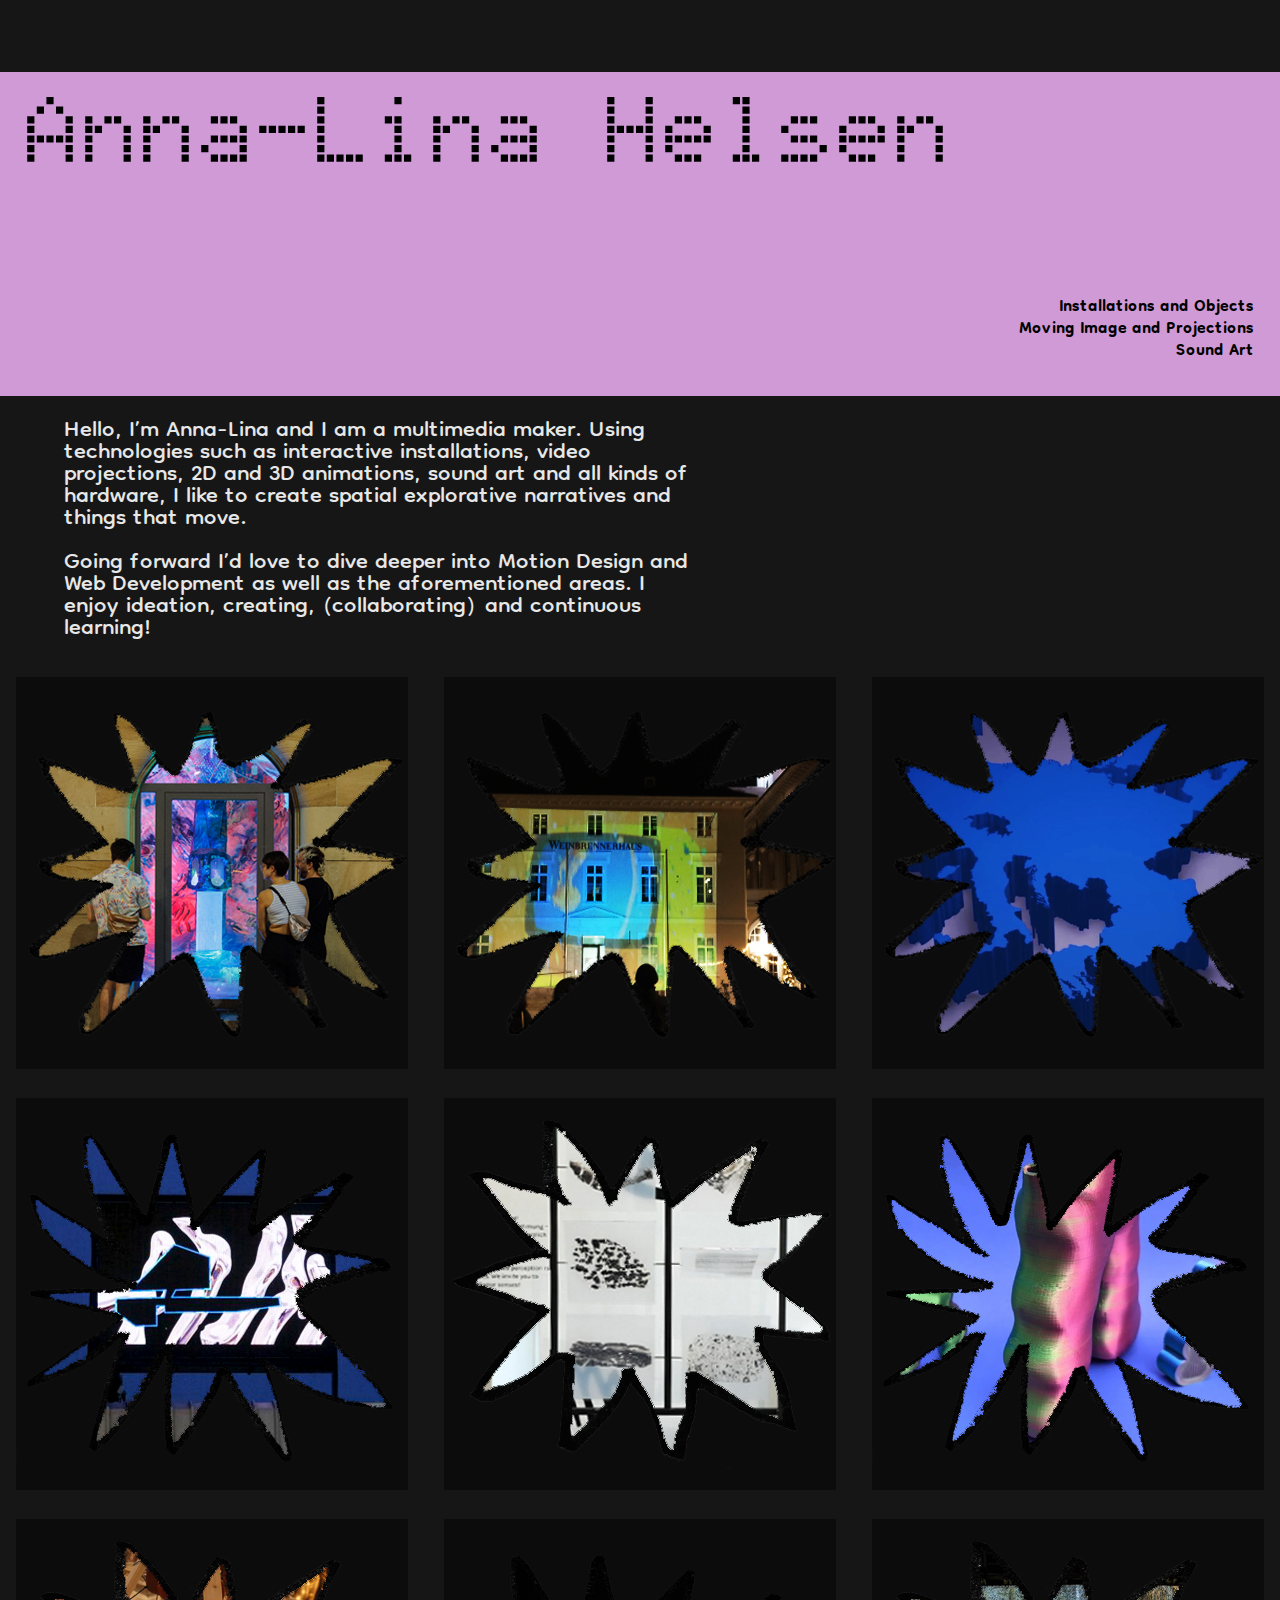
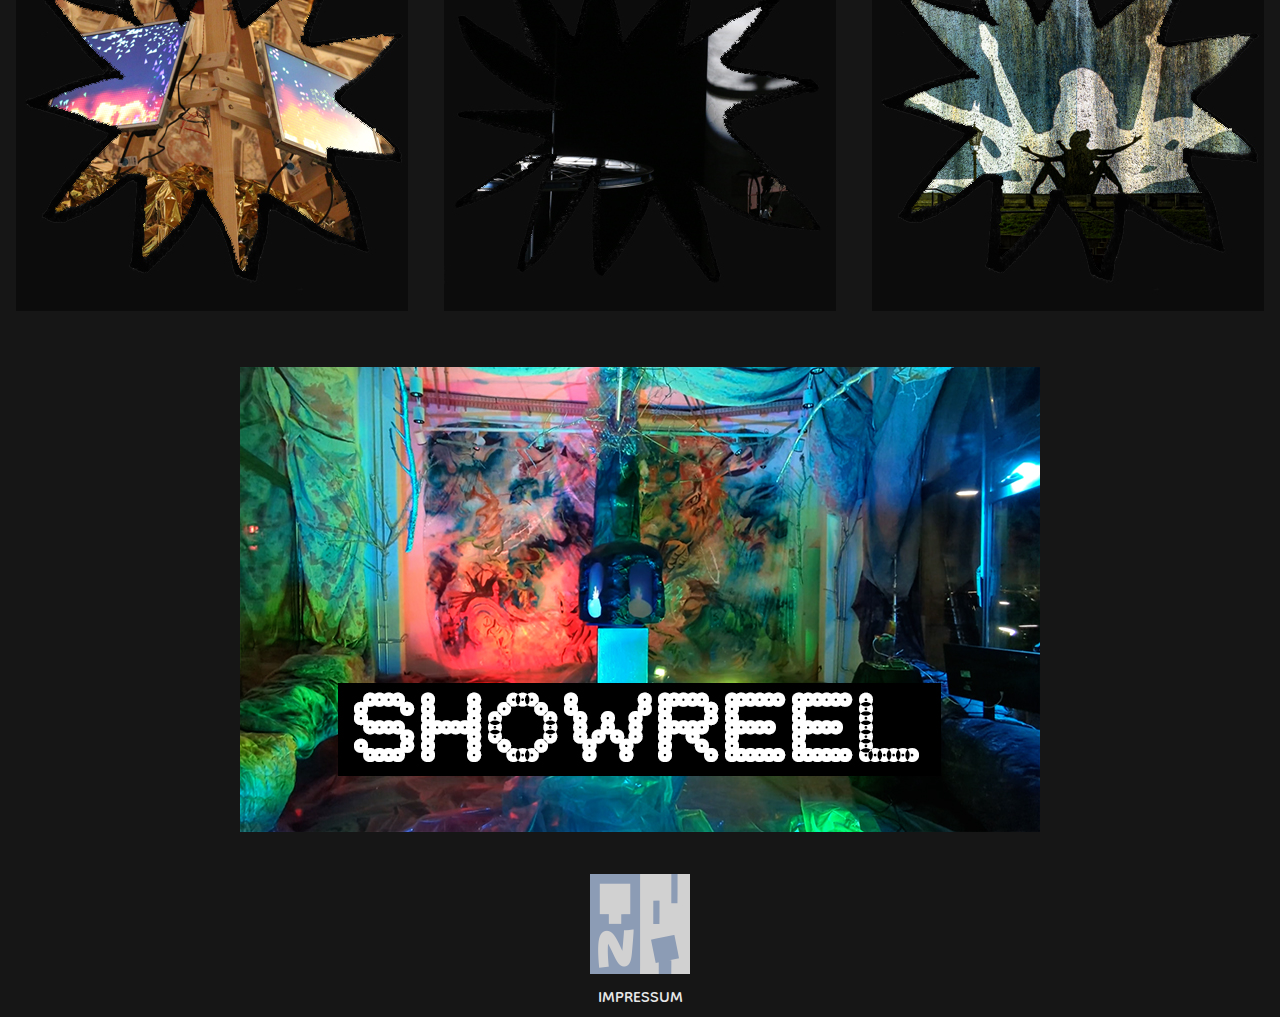
==== commit 539e167c: "further layout experimentation" ====
--- a/index.html
+++ b/index.html
@@ -16,28 +16,28 @@
 
   </head>
 
+  <header>
+    <div id="Title">
+        <h1>Anna-Lina Helsen</h1>
+    </div>
+
+    <!-- <div id="subcaption">
+        <h3>Multimedia Maker</h3>
+    </div> -->
+
+    <div id="navigation">
+        <h2>
+            <ul>
+                <li>Installations and Objects</li>
+                <li>Moving Image and Projections</li>
+                <li>Sound Art</li>
+            </ul>
+        </h2>
+    </div>
+
+</header>
+
 <body>
-
-    <header>
-        <div id="Title">
-            <h1>Anna-Lina Helsen</h1>
-        </div>
-
-        <!-- <div id="subcaption">
-            <h3>Multimedia Maker</h3>
-        </div> -->
-
-        <div id="navigation">
-            <h2>
-                <ul>
-                    <li>Installations and Objects</li>
-                    <li>Moving Image and Projections</li>
-                    <li>Sound Art</li>
-                </ul>
-            </h2>
-        </div>
-
-    </header>
 
     <div class="introduction">
         <p>
--- a/style.css
+++ b/style.css
@@ -1,3 +1,7 @@
+
+
+/* FONT FONT FONT */ 
+
 .dongle-regular {
     font-family: "Dongle", sans-serif;
     font-weight: 400;
@@ -43,6 +47,18 @@
     font-style: italic;
   }
   
+/* PAGE */ 
+
+
+header {
+    /*grid-area: header;*/
+    font-size: 100%;
+    color: rgb(116, 233, 81);
+    background-color: rgb(207, 154, 214);
+    border-color: rgb(231, 231, 120);
+    border-width: 10px;
+    width: 100%;
+}
 
 body {
     margin: 0.5em auto;
@@ -51,15 +67,16 @@
     background-size:cover;
     align-content: center;
     justify-content: center;
-    display: grid;
-    max-width: 80%;
+    /*display: grid;*/
+    /*max-width: 80%;*/
 }
 
 #Title {
-    color: #71f360;
+    color: #000000; /* #71f360; */ 
     font-family: "Doto";
     font-size: 300%;
-    text-align: center;
+    text-align: left;
+    padding: 0% 0% 2% 2%;
 }
 
 #ProjectTitle {
@@ -71,21 +88,10 @@
     padding: 2%;
 }
 
-
-#subcaption {
-    color: #6586d3;
-    font-family: 'Dongle';
-    font-size: smaller;
-    text-align: left;
-}
-
 #navigation {
-    color: #e7e7e7; /* #d8e2fc; /* rgb(65, 219, 86); */
-    /*position: fixed;
-    top: 0;
-    right: 0;
-    margin: 15%;*/ 
+    color: #000000; /* #d8e2fc; /* rgb(65, 219, 86); */
     text-align: right;
+    padding: 0% 2% 1% 0%;
 }
 
 #navigation ul {
@@ -95,6 +101,13 @@
     line-height: 22px;
     padding:0px;
     margin:0px;
+}
+
+#subcaption {
+    color: #6586d3;
+    font-family: 'Dongle';
+    font-size: smaller;
+    text-align: left;
 }
 
 p {
@@ -131,12 +144,15 @@
     font-family: 'Dongle';
     font-size: 35px;
     line-height: 22px;
-    padding:0px;
-    margin:0px;
+    word-wrap: break-word;
     color: #e7e7e7; /*#3064dd; */ 
     /*background-color: rgb(245, 245, 245);*/
-    padding: 1%;
-}
+    margin:0px;
+    padding: 2% 0% 2% 5%;
+}
+
+
+/* CONTAINER FOR IMAGE TILES */ 
 
 .container {
     display: grid;
@@ -145,6 +161,9 @@
     gap: 5px;
     justify-content: center; 
     align-items: center;
+    align-self: center;
+    align-content: center;
+    text-align: center;
 }
 
 .container div {
@@ -157,7 +176,12 @@
     align-content: center;
 }
 
+/* CONTAINER FOR SHOW REEL */ 
+
 #container2 {
+    display: grid;
+    grid-template-columns: repeat(1, 1fr);
+    grid-template-rows: repeat(auto, 1fr);
     border-radius: 5px;
     padding: 10px;
     /*background-color: blue;*/
@@ -172,6 +196,21 @@
     margin: 2em;
 }
 
+#Showreel {
+    /*width: 50%;
+    justify-content: center; 
+    align-items: center;
+    align-content: center;*/
+    display: grid;
+    grid-template-columns: repeat(3, 1fr);
+    grid-template-rows: repeat(auto, 1fr);
+    gap: 5px;
+    justify-content: center; 
+    align-items: center;
+}
+
+/* CONTAINER FOR FOOTER */ 
+
 #container3 {
     height: 20px;
     width: auto;
@@ -183,6 +222,34 @@
     height: 500px;
     width: auto;
 }
+
+
+
+/* PROJECT DESCRIPTIONS AND PAGES  */ 
+
+
+.PROJbox {
+    color: aqua;
+}
+
+.PROJbox p {
+    color: rgb(201, 230, 35);
+}
+
+.PROJbox p .PROJinfo {
+    color: rgb(255, 0, 242);
+}
+
+.PROJinfo {
+    color: antiquewhite;
+}
+
+
+
+
+
+
+/* OTHER AND OLDER THINGS */ 
 
 aside {
     border-right: 3px solid #999;
@@ -263,17 +330,57 @@
     transform: rotate(-5deg);
 }*/
 
-#Showreel {
-    /*width: 50%;
-    justify-content: center; 
-    align-items: center;
-    align-content: center;*/
-    display: grid;
-    grid-template-columns: repeat(3, 1fr);
-    grid-template-rows: repeat(auto, 1fr);
-    gap: 5px;
-    justify-content: center; 
-    align-items: center;
-}
-
-
+
+
+
+
+/* RESPONSIVE DESIGN TO BE DONE HERE! */ 
+
+
+@media screen and (min-width:1080px) {
+    body {
+      background-color:rgb(22, 22, 22);
+    }
+}
+
+@media screen and (max-width:1080px) {
+    body {
+      background-color:rgb(243, 131, 131);
+    }
+}
+
+@media (max-width: 900px) { /* Replace with 360 or whatever you intend to */
+    .grid-container.grid-container { /* You can also use a parent for specificity */
+        grid-template-columns: 1fr; /* One column */
+        grid-template-rows: repeat(auto,1fr); /* Five rows "5,1fr"*/
+        grid-template-areas: "Photo" /* Stacked areas */
+                             "Intro" 
+                             "Container"
+                             "Container2"
+                             "Container3"
+                             "Left"
+                             "Right"
+                             "Footer";
+    }
+}
+
+@media screen and (max-width:760px) {
+    body {
+      background-color: #9063e4;
+    }
+}
+  
+@media screen and (max-width:480px) {
+    body {
+      background-color: rgb(34, 34, 34); 
+    }
+}
+  
+@media screen and (max-width:360px) {
+    body {
+      background-color: #5aafd3; 
+    }
+}
+
+
+  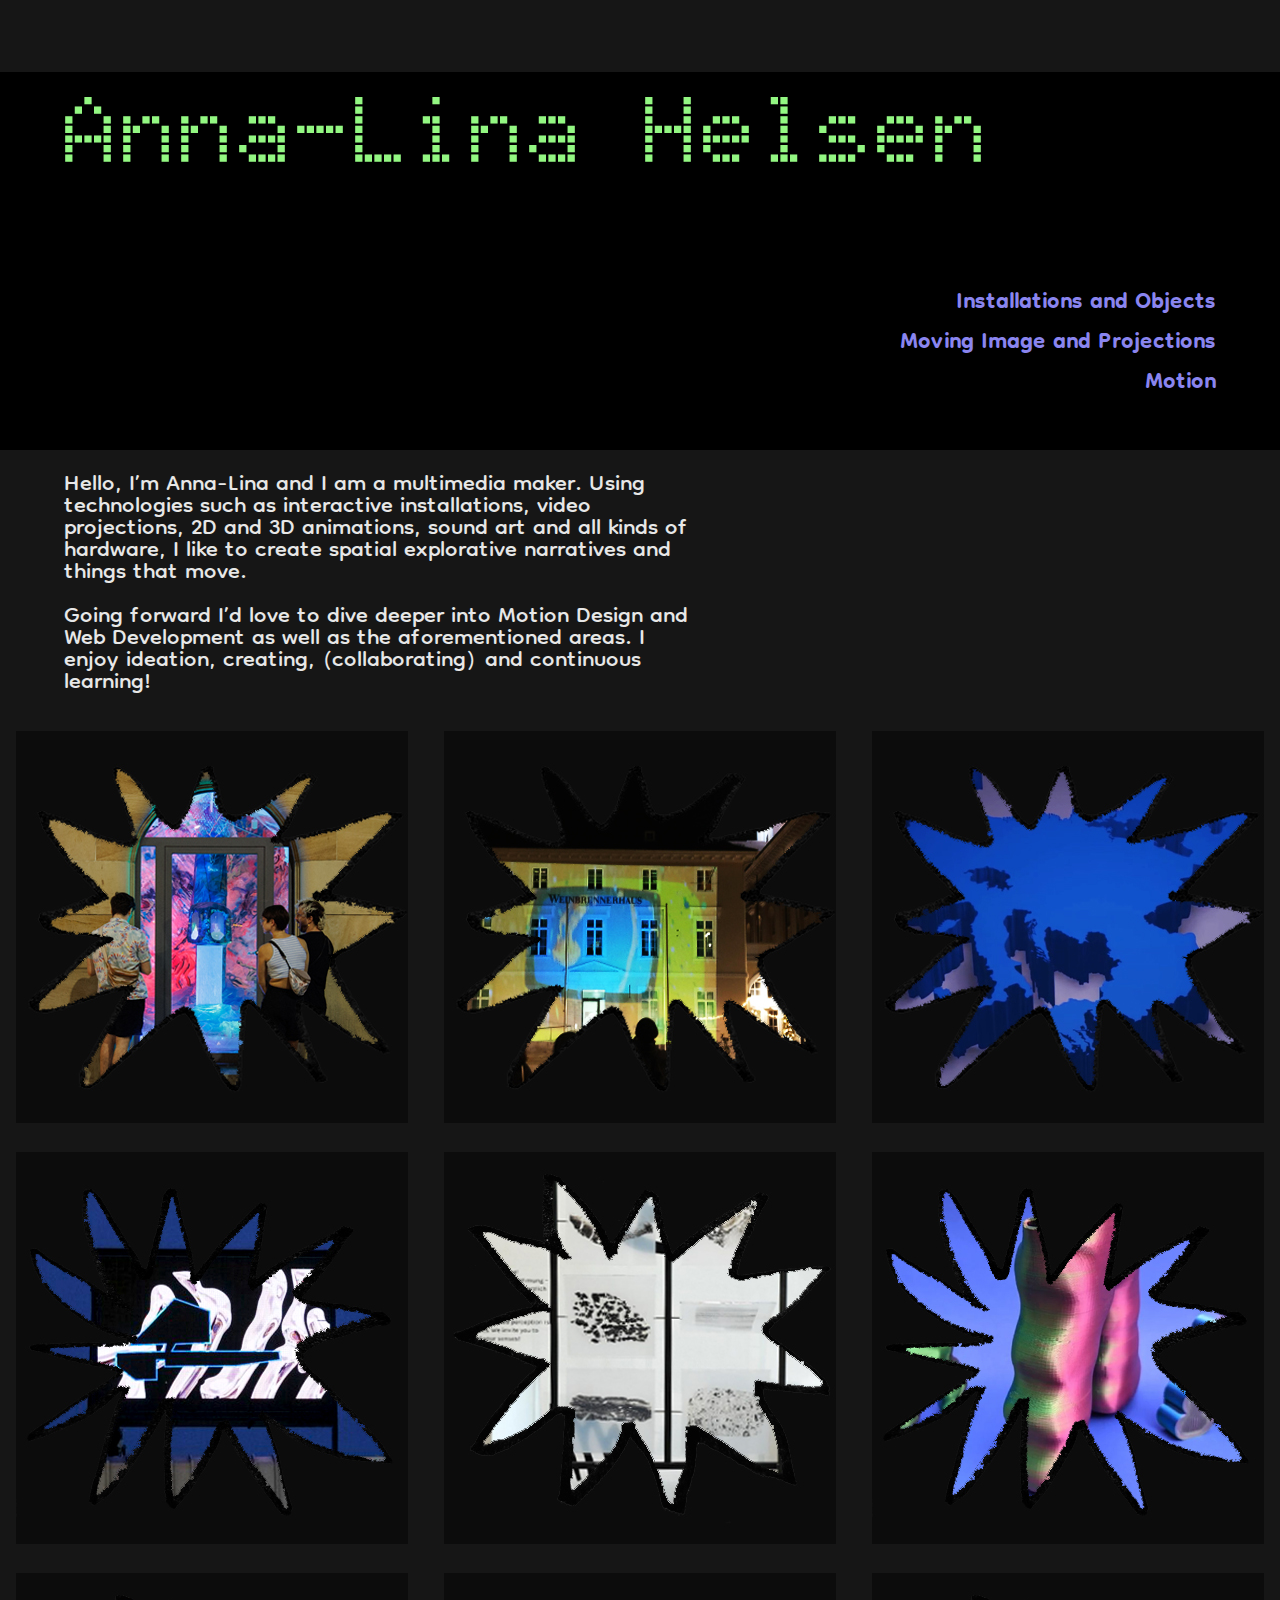
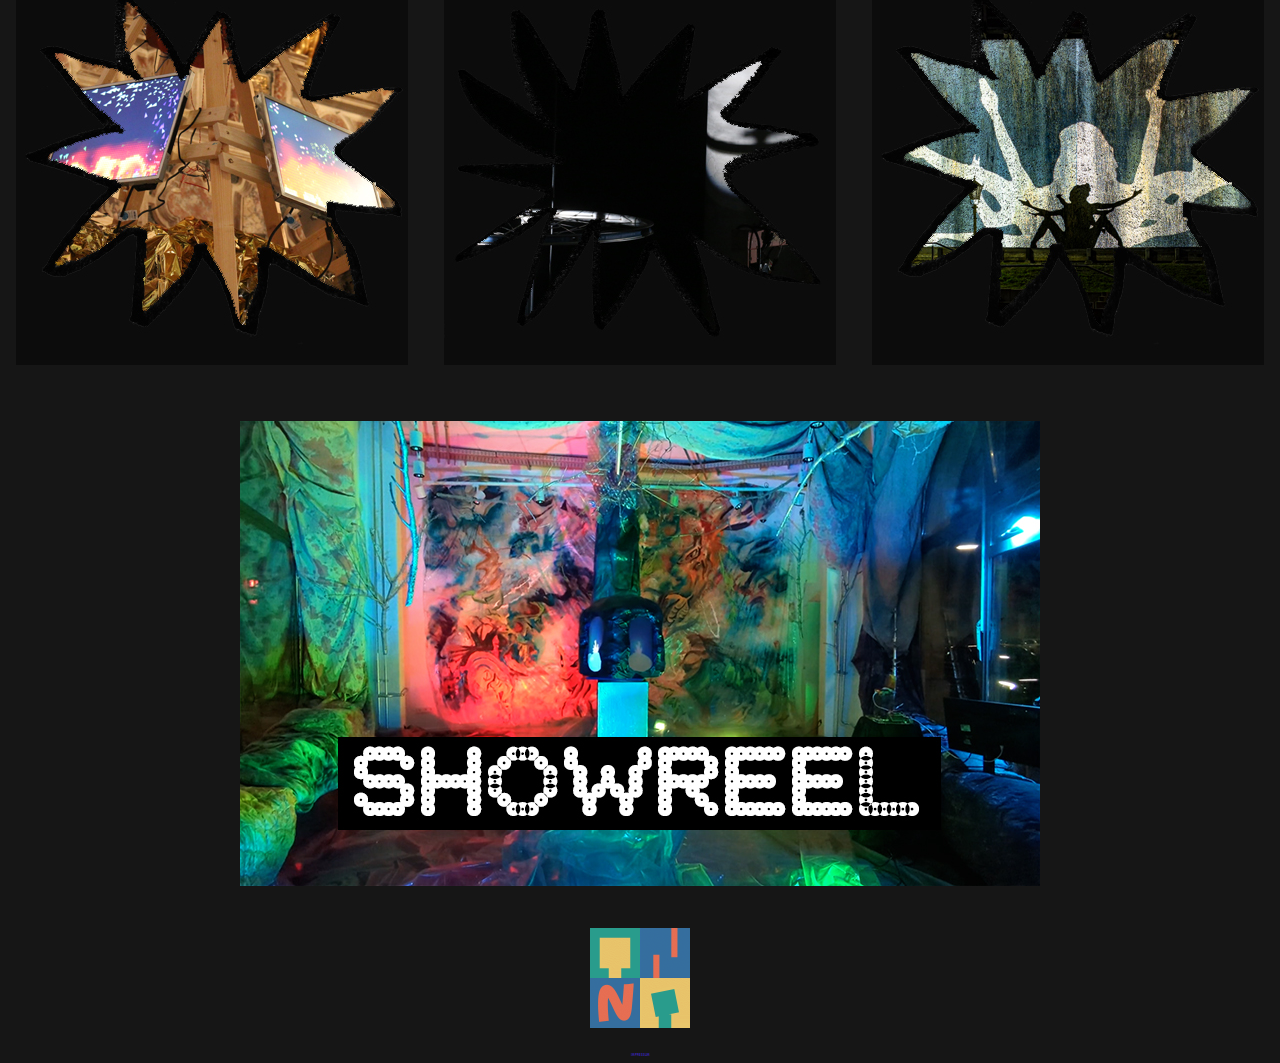
==== commit 08aebc6a: "Updating the experiments" ====
--- a/index.html
+++ b/index.html
@@ -28,9 +28,9 @@
     <div id="navigation">
         <h2>
             <ul>
-                <li>Installations and Objects</li>
-                <li>Moving Image and Projections</li>
-                <li>Sound Art</li>
+                <li><a href="Installation-and-Objects.html">Installations and Objects</a></li>
+                <li><a href="MovingImage-and-Projections.html">Moving Image and Projections</a></li>
+                <li><a href="MotionDesign.html">Motion</a></li>
             </ul>
         </h2>
     </div>
@@ -56,31 +56,31 @@
         </div> 
 
         <div id="A2">
-            <a href="FloatingProjection.html" alt="GO PUBLIC Flaoting Projection">
+            <a href="Floating.html" alt="GO PUBLIC Flaoting Projection">
                 <img src='images/thumbnails-392x392/Floating-star.jpg' onmouseover="this.src='images/thumbnails-392x392/Floating-plain.jpg';" onmouseout="this.src='images/thumbnails-392x392/Floating-star.jpg';"/>
             </a>
         </div>
 
         <div id="A3">
-            <a href="SmartphonesEU.html" alt="SMARTPHONES IN THE EU">
+            <a href="Smartphones.html" alt="SMARTPHONES IN THE EU">
                 <img src='images/thumbnails-392x392/Smartphones-star.jpg' onmouseover="this.src='images/thumbnails-392x392/Smartphones-plain.jpg';" onmouseout="this.src='images/thumbnails-392x392/Smartphones-star.jpg';"/>
             </a>
         </div>
 
         <div id="B1">
-            <a href="TheOperator.html" alt="The Operator.">
+            <a href="Operator.html" alt="The Operator">
                 <img src='images/thumbnails-392x392/Operator-star.jpg' onmouseover="this.src='images/thumbnails-392x392/Operator-plain.jpg';" onmouseout="this.src='images/thumbnails-392x392/Operator-star.jpg';"/>
             </a>
         </div>
      
         <div id="B2">
-            <a href="SonosMineralis.html" alt="SONOS">
+            <a href="Sonos.html" alt="SONOS">
                 <img src='images/thumbnails-392x392/Sonos-star.jpg' onmouseover="this.src='images/thumbnails-392x392/Sonos-plain.jpg';" onmouseout="this.src='images/thumbnails-392x392/Sonos-star.jpg';"/>
             </a>
         </div>
 
         <div id="B3">
-            <a href="JUGstaposition.html" alt="Green Rose CHAFER aka JUGstaposition">
+            <a href="GreenRoseChafer.html" alt="Green Rose CHAFER aka JUGstaposition">
                 <img src='images/thumbnails-392x392/Jug-star.jpg' onmouseover="this.src='images/thumbnails-392x392/Jug-plain.jpg';" onmouseout="this.src='images/thumbnails-392x392/Jug-star.jpg';"/>
             </a>
         </div>
@@ -92,13 +92,13 @@
         </div>
         
         <div id="C2">
-            <a href="ResonatingMechanisms.html" alt="a link to the e-flux article about the exhibition Liquid Cosmos at the Venice Biennale in 2021.">
+            <a href="Resonating.html" alt="a link to the e-flux article about the exhibition Liquid Cosmos at the Venice Biennale in 2021.">
                 <img src='images/thumbnails-392x392/Mechanisms-star.jpg' onmouseover="this.src='images/thumbnails-392x392/Mechanisms-plain.jpg';" onmouseout="this.src='images/thumbnails-392x392/Mechanisms-star.jpg';"/>
             </a>
         </div>
         
         <div id="C3">
-            <a href="CircularTransmigration.html" alt="a link to Circular Transmigartion project site">
+            <a href="Circular.html" alt="a link to Circular Transmigartion project site">
                 <img src='images/thumbnails-392x392/Circular-star.jpg' onmouseover="this.src='images/thumbnails-392x392/Circular-plain.jpg';" onmouseout="this.src='images/thumbnails-392x392/Circular-star.jpg';"/>
             </a>
         </div>
@@ -116,7 +116,7 @@
     </div>
     
     <div id="container3">
-        <img src="images/Anna.gif" class="animationAnna" height="100" width="auto">
+        <img src="images/MotionD/Anna-2.gif" class="animationAnna" height="100" width="auto">
         <p>
             <br>
             <a href=impressum.html>IMPRESSUM</a>
--- a/style.css
+++ b/style.css
@@ -54,7 +54,7 @@
     /*grid-area: header;*/
     font-size: 100%;
     color: rgb(116, 233, 81);
-    background-color: rgb(207, 154, 214);
+    background-color: rgb(0, 0, 0); /* rgb(117, 112, 112); */
     border-color: rgb(231, 231, 120);
     border-width: 10px;
     width: 100%;
@@ -72,11 +72,11 @@
 }
 
 #Title {
-    color: #000000; /* #71f360; */ 
+    color: #93f782; /* #71f360; */ 
     font-family: "Doto";
     font-size: 300%;
     text-align: left;
-    padding: 0% 0% 2% 2%;
+    padding: 0% 0% 1% 5%;
 }
 
 #ProjectTitle {
@@ -89,16 +89,26 @@
 }
 
 #navigation {
-    color: #000000; /* #d8e2fc; /* rgb(65, 219, 86); */
+    color: #d6ef85; /* #d8e2fc; /* rgb(65, 219, 86); */
     text-align: right;
-    padding: 0% 2% 1% 0%;
+    padding: 0% 5% 2% 0%;
 }
 
 #navigation ul {
     list-style-type: none;
     font-family: 'Dongle';
-    font-size: 25px;
+    font-size: 35px;
     line-height: 22px;
+    padding:0px;
+    margin:0px;
+}
+
+#navigation ul a {
+    list-style-type: none;
+    font-family: 'Dongle';
+    font-size: 35px;
+    line-height: 40px;
+    color: #8a85ef; 
     padding:0px;
     margin:0px;
 }
@@ -121,8 +131,17 @@
 
 p a {
     font-family: 'Dongle';
-    color: #e7e7e7;
-    font-size: 25px;
+    color: #3f27c9;
+    font-size: 5px;
+    line-height: 14px;
+    padding:0px;
+    margin:0px;
+}
+
+h5 {
+    font-family: 'Dongle';
+    color: #8d0fee;
+    font-size: 15px;
     line-height: 14px;
     padding:0px;
     margin:0px;
@@ -175,6 +194,57 @@
     align-items: center;
     align-content: center;
 }
+
+.containerM {
+    width: 90vw;
+    display: grid;
+    grid-template-columns: repeat(3, 1fr);
+    grid-template-rows: repeat(auto, 1fr);
+    gap: 5px;
+    justify-content: center; 
+    align-items: center;
+    align-self: center;
+    align-content: center;
+    text-align: center;
+}
+
+.containerM #A1 {
+    width: 25% auto;
+    height: auto;
+    border-radius: 5px;
+    padding: 10px;
+    background-color: none;
+    border: none;
+    justify-content: center; 
+    align-items: center;
+    align-content: center;
+}
+
+.containerM #A2 {
+    width: 25% auto;
+    height: auto;
+    border-radius: 5px;
+    padding: 10px;
+    background-color: none;
+    border: none;
+    justify-content: center; 
+    align-items: center;
+    align-content: center;
+}
+
+.containerM #A3 {
+    width: 25% auto;
+    height: auto;
+    border-radius: 5px;
+    padding: 10px;
+    background-color: none;
+    border: none;
+    justify-content: center; 
+    align-items: center;
+    align-content: center;
+}
+
+
 
 /* CONTAINER FOR SHOW REEL */ 
 
@@ -383,4 +453,3 @@
 }
 
 
-  